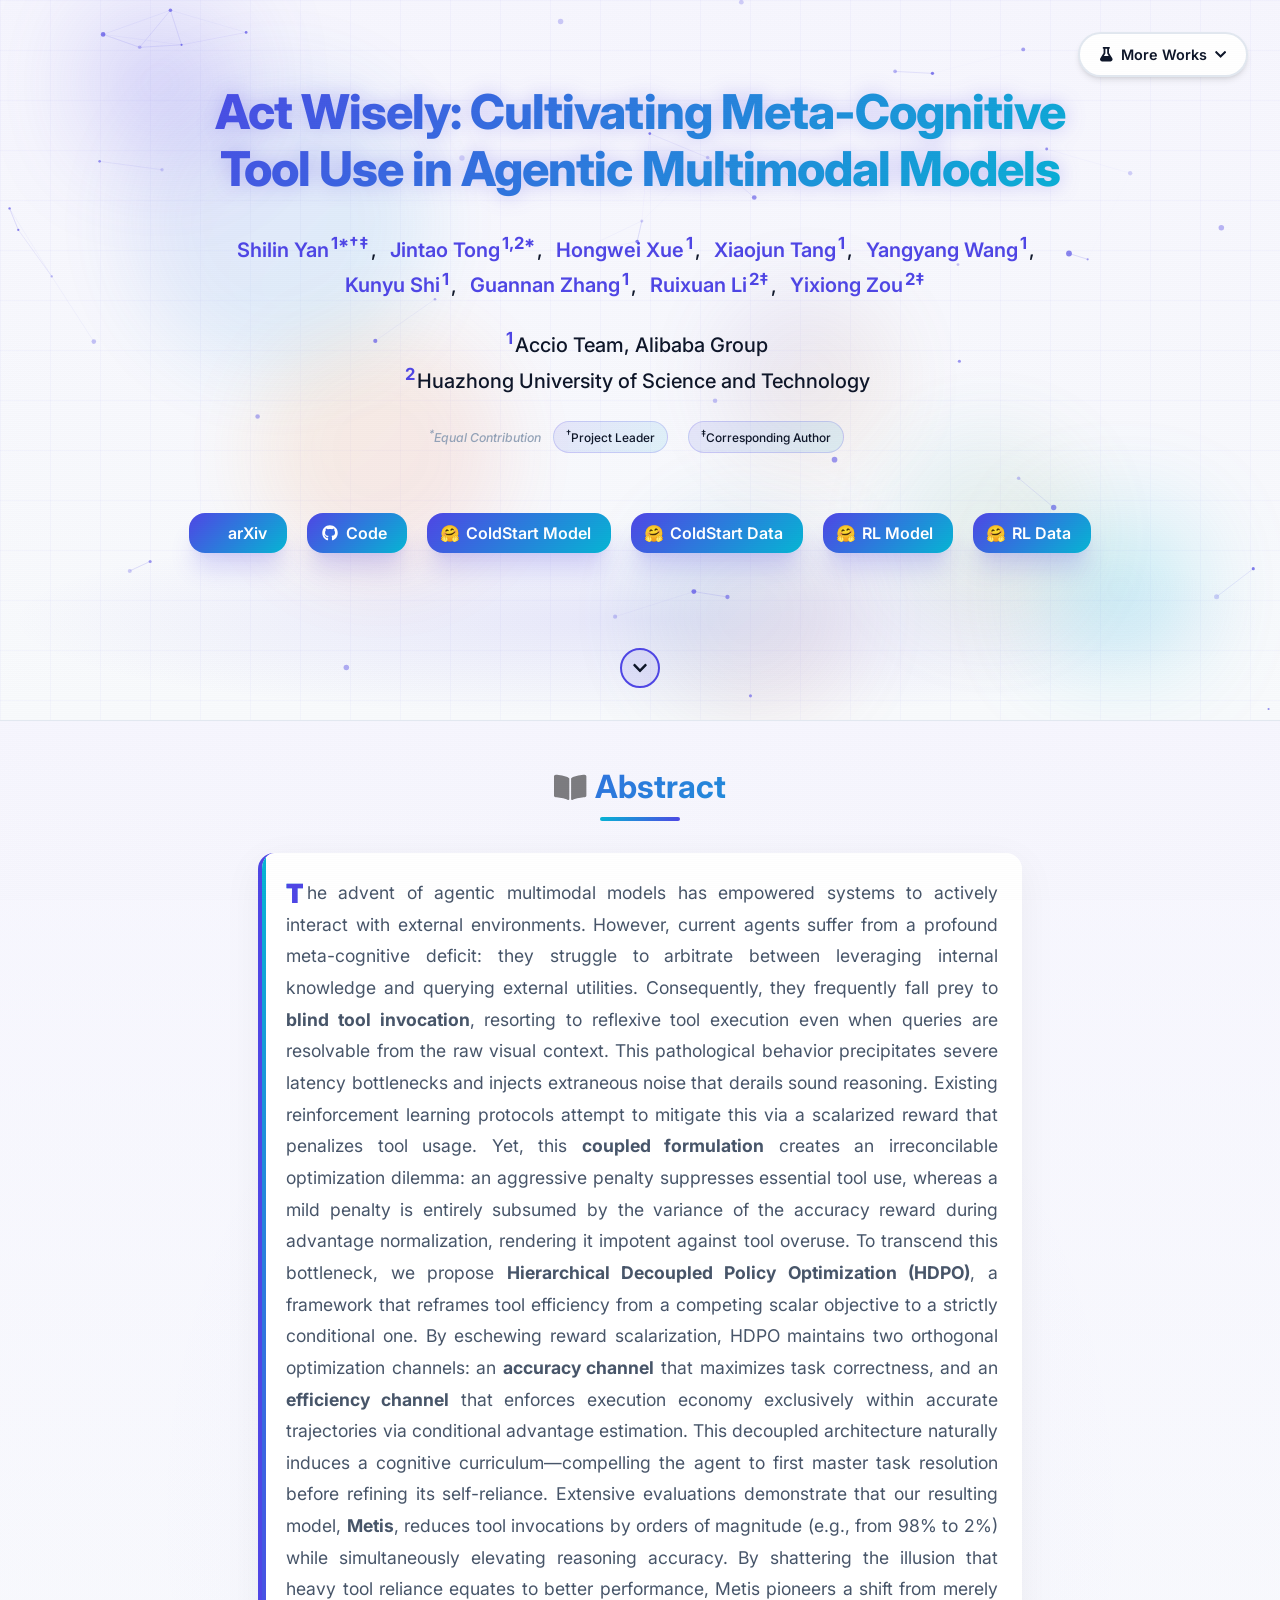
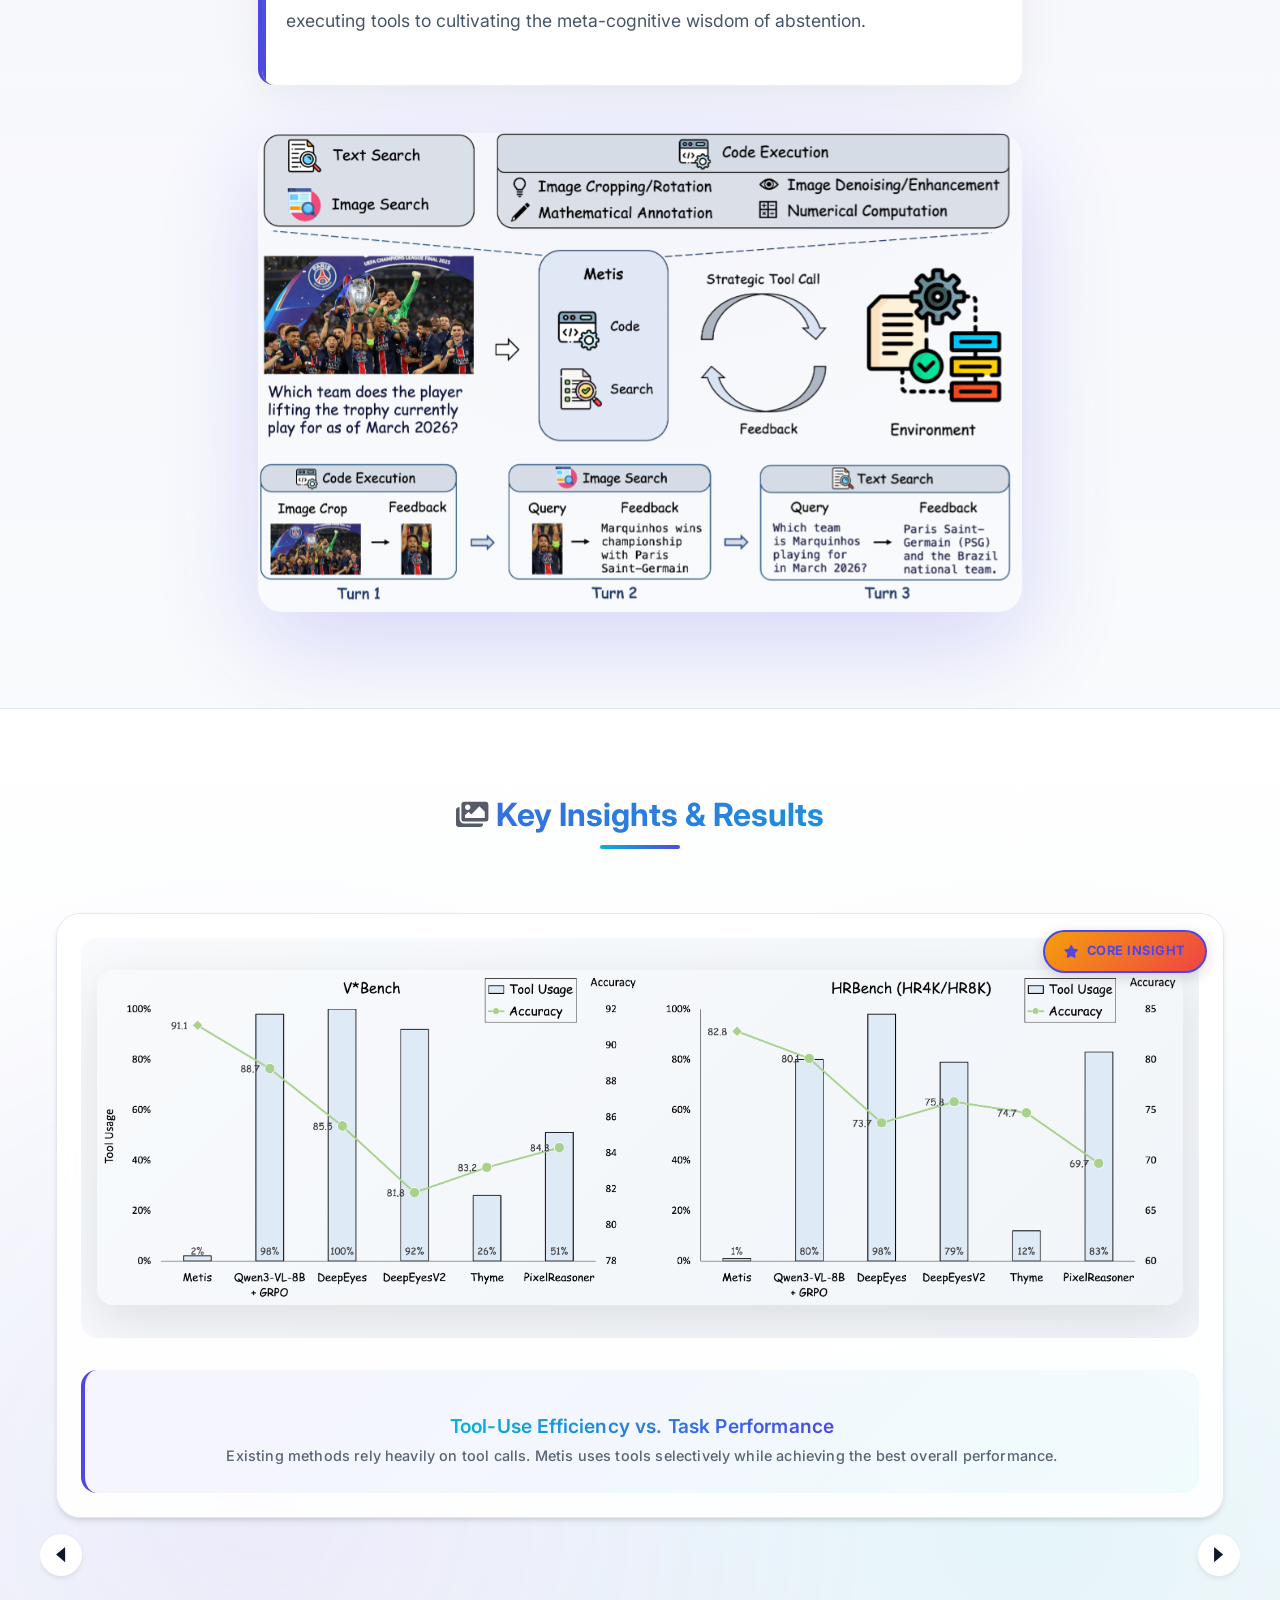
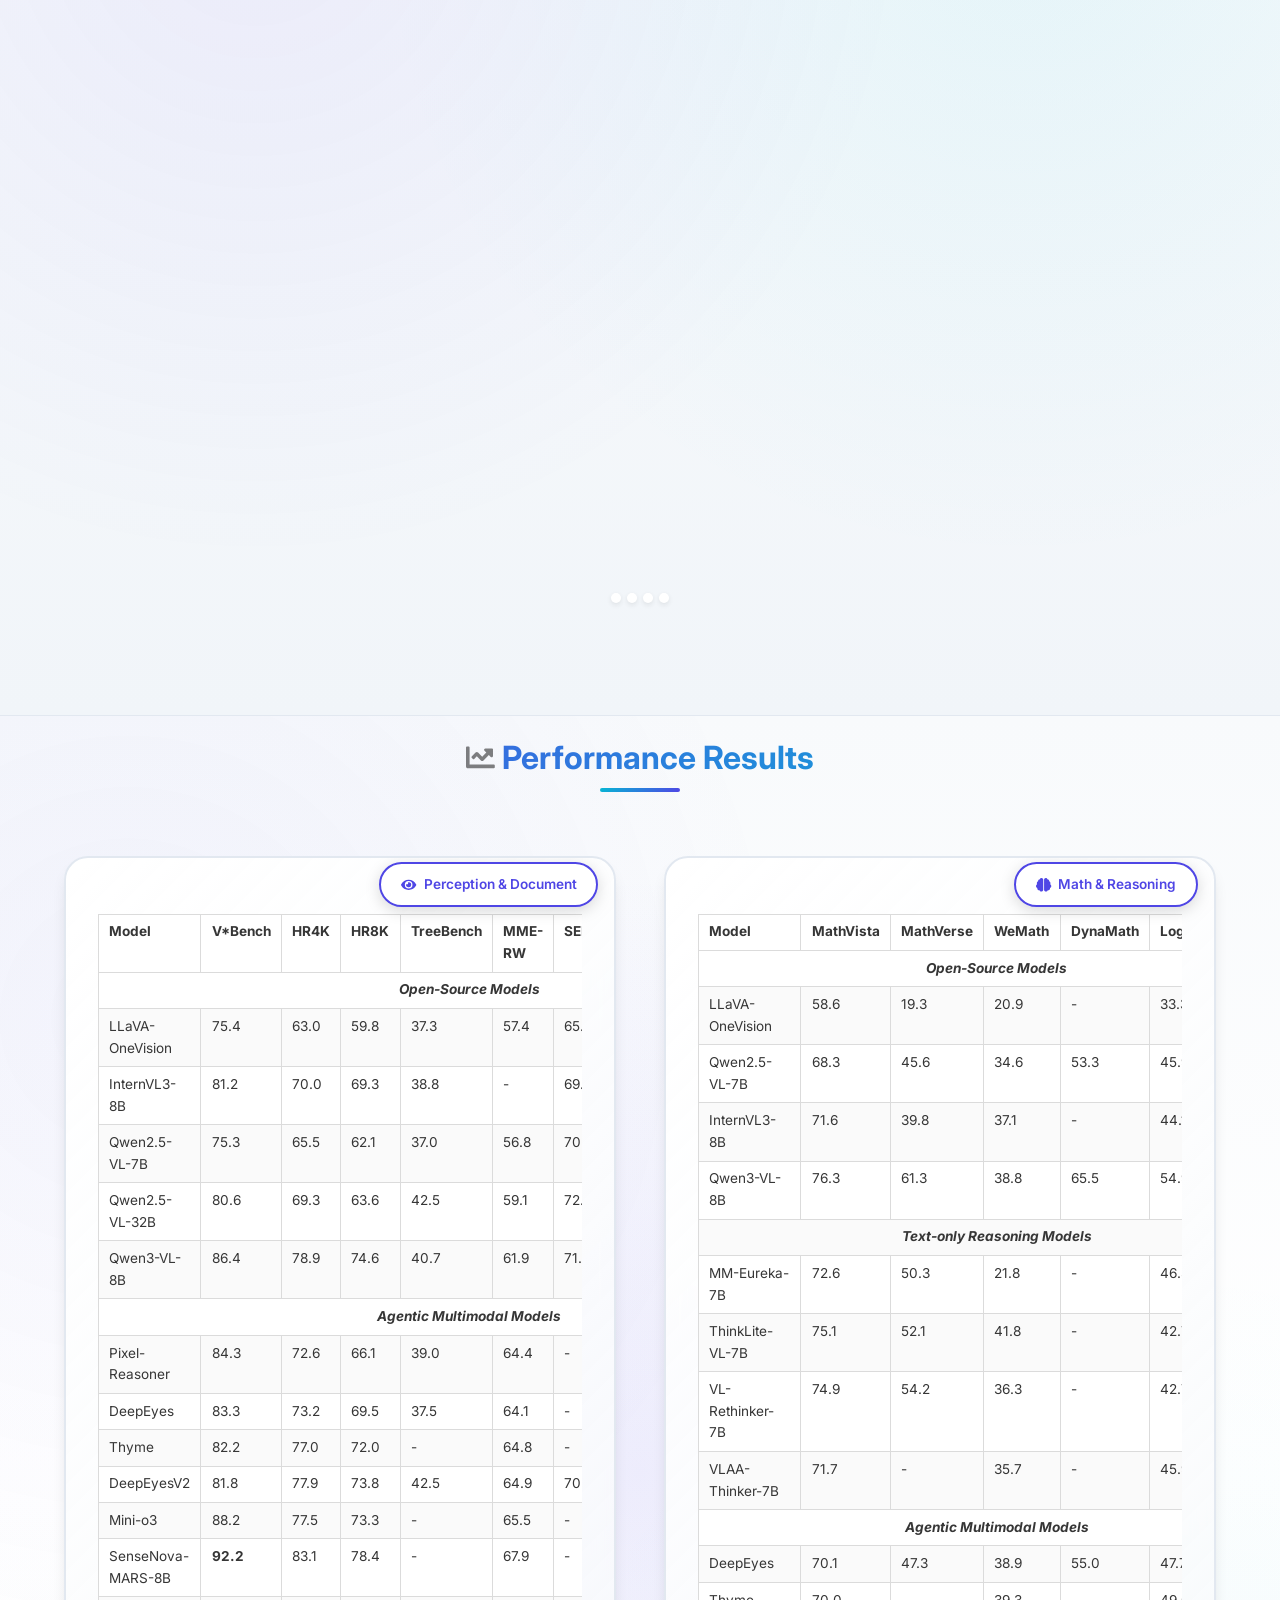
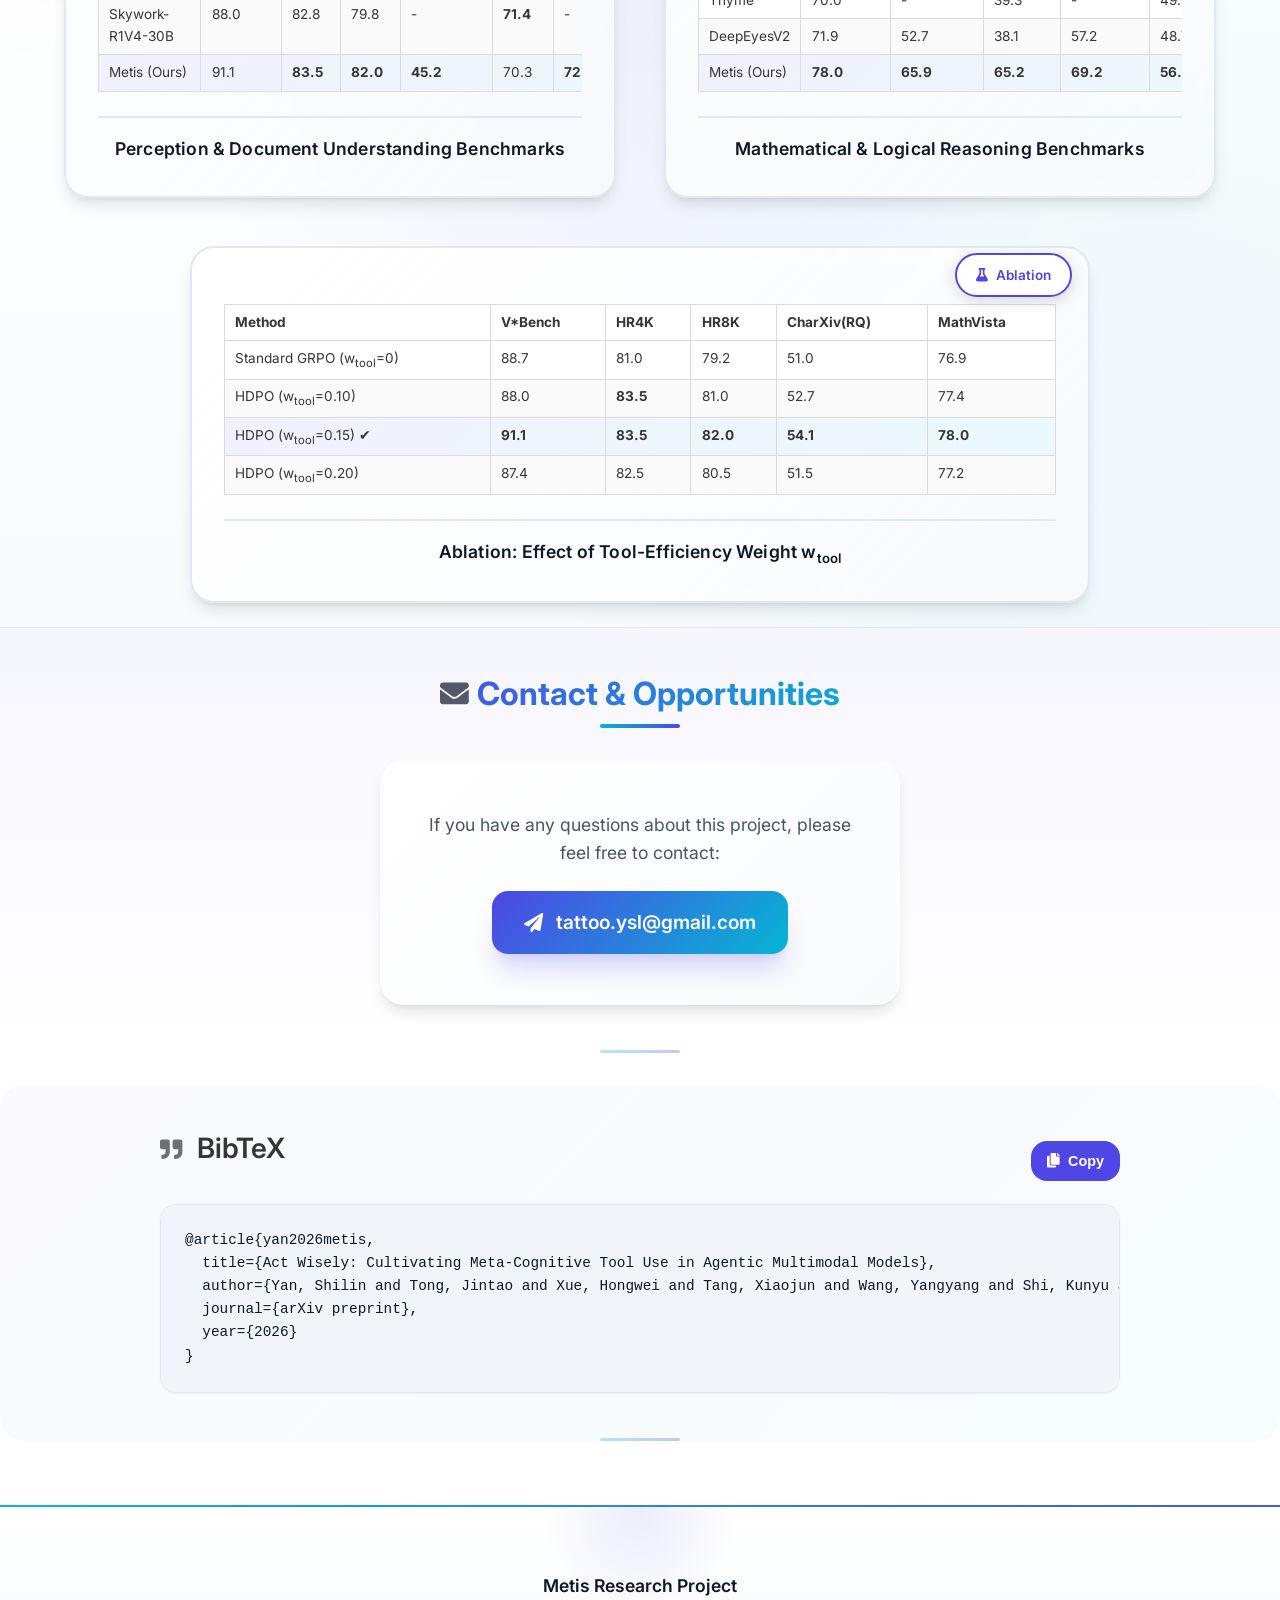
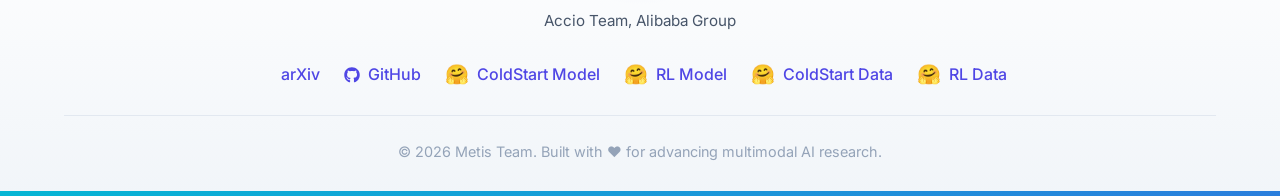
==== Metis/index.html @ 10af63ba "add Metis" ====
<!DOCTYPE html>
<html lang="en">
<head>
  <meta charset="utf-8">
  <meta name="viewport" content="width=device-width, initial-scale=1">
  
  <!-- Primary Meta Tags -->
  <meta name="title" content="Act Wisely: Cultivating Meta-Cognitive Tool Use in Agentic Multimodal Models">
  <meta name="description" content="We propose Hierarchical Decoupled Policy Optimization (HDPO), a framework that maintains two orthogonal optimization channels—an accuracy channel and an efficiency channel—to cultivate meta-cognitive tool use in agentic multimodal models. Our model, Metis, reduces tool invocations by orders of magnitude while simultaneously elevating reasoning accuracy.">
  <meta name="keywords" content="Metis, HDPO, Hierarchical Decoupled Policy Optimization, Multimodal Large Language Models, Agentic AI, Tool Use, Reinforcement Learning, Meta-Cognitive, Visual Reasoning, AI Research, Deep Learning, Computer Vision, Natural Language Processing">
  <meta name="author" content="Shilin Yan, Jintao Tong, Hongwei Xue, Xiaojun Tang, Yangyang Wang, Kunyu Shi, Guannan Zhang, Ruixuan Li, Yixiong Zou">
  <meta name="robots" content="index, follow">
  <meta name="language" content="English">
  
  <!-- Open Graph / Facebook -->
  <meta property="og:type" content="article">
  <meta property="og:site_name" content="Metis - Accio Lab Research">
  <meta property="og:title" content="Act Wisely: Cultivating Meta-Cognitive Tool Use in Agentic Multimodal Models">
  <meta property="og:description" content="Metis: A strategic multimodal reasoning agent trained with HDPO that reduces tool invocations by orders of magnitude while achieving state-of-the-art reasoning accuracy across diverse benchmarks.">
  <meta property="og:url" content="https://Accio-Lab.github.io/Metis">
  <meta property="og:image" content="https://Accio-Lab.github.io/Metis/static/images/method.png">
  <meta property="og:image:width" content="1200">
  <meta property="og:image:height" content="630">
  <meta property="og:image:alt" content="Act Wisely: Cultivating Meta-Cognitive Tool Use in Agentic Multimodal Models - Research Preview">
  <meta property="article:published_time" content="2026-04-10T00:00:00.000Z">
  <meta property="article:author" content="Shilin Yan, Jintao Tong, Hongwei Xue, Xiaojun Tang, Yangyang Wang, Kunyu Shi, Guannan Zhang, Ruixuan Li, Yixiong Zou">
  <meta property="article:section" content="AI Research">
  <meta property="article:tag" content="Multimodal Learning">
  <meta property="article:tag" content="Large Language Models">
  <meta property="article:tag" content="Tool Use">
  <meta property="article:tag" content="Reinforcement Learning">

  <!-- Twitter -->
  <meta name="twitter:card" content="summary_large_image">
  <meta name="twitter:site" content="@AccioLab">
  <meta name="twitter:creator" content="@AccioLab">
  <meta name="twitter:title" content="Act Wisely: Cultivating Meta-Cognitive Tool Use in Agentic Multimodal Models">
  <meta name="twitter:description" content="Metis: A strategic multimodal reasoning agent trained with HDPO that reduces tool invocations by orders of magnitude while achieving state-of-the-art reasoning accuracy across diverse benchmarks.">
  <meta name="twitter:image" content="https://Accio-Lab.github.io/Metis/static/images/method.png">
  <meta name="twitter:image:alt" content="Act Wisely: Cultivating Meta-Cognitive Tool Use in Agentic Multimodal Models - Research Preview">

  <!-- Academic/Research Specific -->
  <meta name="citation_title" content="Act Wisely: Cultivating Meta-Cognitive Tool Use in Agentic Multimodal Models">
  <meta name="citation_author" content="Shilin Yan">
  <meta name="citation_author" content="Jintao Tong">
  <meta name="citation_author" content="Hongwei Xue">
  <meta name="citation_author" content="Xiaojun Tang">
  <meta name="citation_author" content="Yangyang Wang">
  <meta name="citation_author" content="Kunyu Shi">
  <meta name="citation_author" content="Guannan Zhang">
  <meta name="citation_author" content="Ruixuan Li">
  <meta name="citation_author" content="Yixiong Zou">
  <meta name="citation_publication_date" content="2026">
  <meta name="citation_conference_title" content="arXiv preprint">
  
  <!-- Additional SEO -->
  <meta name="theme-color" content="#4f46e5">
  <meta name="msapplication-TileColor" content="#4f46e5">
  <meta name="apple-mobile-web-app-capable" content="yes">
  <meta name="apple-mobile-web-app-status-bar-style" content="default">
  
  <!-- Preconnect for performance -->
  <link rel="preconnect" href="https://fonts.googleapis.com">
  <link rel="preconnect" href="https://fonts.gstatic.com" crossorigin>
  <link rel="preconnect" href="https://ajax.googleapis.com">
  <link rel="preconnect" href="https://documentcloud.adobe.com">
  <link rel="preconnect" href="https://cdn.jsdelivr.net">

  <title>Metis - Cultivating Meta-Cognitive Tool Use in Agentic Multimodal Models</title>
  
  <!-- Critical CSS - Load synchronously -->
  <link rel="stylesheet" href="static/css/bulma.min.css">
  <link rel="stylesheet" href="static/css/index.css">
  
  <!-- Non-critical CSS - Load asynchronously -->
  <link rel="preload" href="static/css/bulma-carousel.min.css" as="style" onload="this.onload=null;this.rel='stylesheet'">
  <link rel="preload" href="static/css/bulma-slider.min.css" as="style" onload="this.onload=null;this.rel='stylesheet'">
  <link rel="preload" href="static/css/fontawesome.all.min.css" as="style" onload="this.onload=null;this.rel='stylesheet'">
  <link rel="preload" href="https://cdn.jsdelivr.net/gh/jpswalsh/academicons@1/css/academicons.min.css" as="style" onload="this.onload=null;this.rel='stylesheet'">
  
  <!-- Fallback for browsers that don't support preload -->
  <noscript>
    <link rel="stylesheet" href="static/css/bulma-carousel.min.css">
    <link rel="stylesheet" href="static/css/bulma-slider.min.css">
    <link rel="stylesheet" href="static/css/fontawesome.all.min.css">
    <link rel="stylesheet" href="https://cdn.jsdelivr.net/gh/jpswalsh/academicons@1/css/academicons.min.css">
  </noscript>
  
  <!-- Fonts - Optimized loading -->
  <link href="https://fonts.googleapis.com/css2?family=Inter:wght@400;500;600;700;800&display=swap" rel="stylesheet">
  
  <!-- Defer non-critical JavaScript -->
  <script defer src="https://ajax.googleapis.com/ajax/libs/jquery/3.5.1/jquery.min.js"></script>
  <script defer src="https://documentcloud.adobe.com/view-sdk/main.js"></script>
  <script defer src="static/js/fontawesome.all.min.js"></script>
  <script defer src="static/js/bulma-carousel.min.js"></script>
  <script defer src="static/js/bulma-slider.min.js"></script>
  <script defer src="static/js/index.js"></script>
  
  <!-- Structured Data for Academic Papers -->
  <script type="application/ld+json">
  {
    "@context": "https://schema.org",
    "@type": "ScholarlyArticle",
    "headline": "Act Wisely: Cultivating Meta-Cognitive Tool Use in Agentic Multimodal Models",
    "description": "We propose Hierarchical Decoupled Policy Optimization (HDPO), a framework that maintains two orthogonal optimization channels to cultivate meta-cognitive tool use in agentic multimodal models. Our model, Metis, reduces tool invocations by orders of magnitude while simultaneously elevating reasoning accuracy.",
    "author": [
      {
        "@type": "Person",
        "name": "Shilin Yan",
        "affiliation": {
          "@type": "Organization",
          "name": "Accio Team, Alibaba Group"
        }
      },
      {
        "@type": "Person",
        "name": "Jintao Tong",
        "affiliation": [
          {
            "@type": "Organization",
            "name": "Accio Team, Alibaba Group"
          },
          {
            "@type": "Organization",
            "name": "Huazhong University of Science and Technology"
          }
        ]
      },
      {
        "@type": "Person",
        "name": "Hongwei Xue",
        "affiliation": {
          "@type": "Organization",
          "name": "Accio Team, Alibaba Group"
        }
      },
      {
        "@type": "Person",
        "name": "Xiaojun Tang",
        "affiliation": {
          "@type": "Organization",
          "name": "Accio Team, Alibaba Group"
        }
      },
      {
        "@type": "Person",
        "name": "Yangyang Wang",
        "affiliation": {
          "@type": "Organization",
          "name": "Accio Team, Alibaba Group"
        }
      },
      {
        "@type": "Person",
        "name": "Kunyu Shi",
        "affiliation": {
          "@type": "Organization",
          "name": "Accio Team, Alibaba Group"
        }
      },
      {
        "@type": "Person",
        "name": "Guannan Zhang",
        "affiliation": {
          "@type": "Organization",
          "name": "Accio Team, Alibaba Group"
        }
      },
      {
        "@type": "Person",
        "name": "Ruixuan Li",
        "affiliation": {
          "@type": "Organization",
          "name": "Huazhong University of Science and Technology"
        }
      },
      {
        "@type": "Person",
        "name": "Yixiong Zou",
        "affiliation": {
          "@type": "Organization",
          "name": "Huazhong University of Science and Technology"
        }
      }
    ],
    "datePublished": "2026-04-10",
    "publisher": {
      "@type": "Organization",
      "name": "arXiv"
    },
    "url": "https://Accio-Lab.github.io/Metis",
    "image": "https://Accio-Lab.github.io/Metis/static/images/method.png",
    "keywords": ["Multimodal Large Language Models", "Tool Use", "Reinforcement Learning", "Meta-Cognitive", "Agentic AI", "HDPO", "Visual Reasoning", "Metis"],
    "abstract": "The advent of agentic multimodal models has empowered systems to actively interact with external environments. However, current agents suffer from a profound meta-cognitive deficit: they struggle to arbitrate between leveraging internal knowledge and querying external utilities. Consequently, they frequently fall prey to blind tool invocation, resorting to reflexive tool execution even when queries are resolvable from the raw visual context. This pathological behavior precipitates severe latency bottlenecks and injects extraneous noise that derails sound reasoning. To transcend this bottleneck, we propose Hierarchical Decoupled Policy Optimization (HDPO), a framework that reframes tool efficiency from a competing scalar objective to a strictly conditional one. By eschewing reward scalarization, HDPO maintains two orthogonal optimization channels: an accuracy channel that maximizes task correctness, and an efficiency channel that enforces execution economy exclusively within accurate trajectories via conditional advantage estimation. Extensive evaluations demonstrate that our resulting model, Metis, reduces tool invocations by orders of magnitude (e.g., from 98% to 2%) while simultaneously elevating reasoning accuracy.",
    "citation": "@article{yan2026metis, title={Act Wisely: Cultivating Meta-Cognitive Tool Use in Agentic Multimodal Models}, author={Yan, Shilin and Tong, Jintao and Xue, Hongwei and Tang, Xiaojun and Wang, Yangyang and Shi, Kunyu and Zhang, Guannan and Li, Ruixuan and Zou, Yixiong}, year={2026}, url={https://Accio-Lab.github.io/Metis}}",
    "isAccessibleForFree": true,
    "license": "https://www.apache.org/licenses/LICENSE-2.0",
    "mainEntity": {
      "@type": "WebPage",
      "@id": "https://Accio-Lab.github.io/Metis"
    },
    "about": [
      {
        "@type": "Thing",
        "name": "Multimodal Machine Learning"
      },
      {
        "@type": "Thing", 
        "name": "Tool-Augmented Reasoning"
      },
      {
        "@type": "Thing", 
        "name": "Large Language Models"
      },
      {
        "@type": "Thing", 
        "name": "Reinforcement Learning"
      }
    ]
  }
  </script>
  
  <!-- Website/Organization Structured Data -->
  <script type="application/ld+json">
  {
    "@context": "https://schema.org",
    "@type": "Organization",
    "name": "Accio Lab, Alibaba Group",
    "url": "https://Accio-Lab.github.io",
    "sameAs": [
      "https://twitter.com/AccioLab",
      "https://github.com/Accio-Lab"
    ],
    "description": "Accio Lab focuses on cutting-edge research in multimodal AI, large language models, and vision-language understanding."
  }
  </script>
</head>
<body>

  <!-- Progress Bar -->
  <div class="progress-bar" id="progressBar" style="width: 0%;"></div>

  <!-- Scroll to Top Button -->
  <button class="scroll-to-top" onclick="scrollToTop()" title="Scroll to top" aria-label="Scroll to top">
    <i class="fas fa-chevron-up"></i>
  </button>

  <!-- Image Lightbox Modal -->
  <div id="image-lightbox" class="lightbox-modal" onclick="closeLightbox()">
    <span class="lightbox-close">&times;</span>
    <img class="lightbox-content" id="lightbox-img">
    <div class="lightbox-caption" id="lightbox-caption"></div>
  </div>

  <!-- More Works Dropdown -->
  <div class="more-works-container">
    <button class="more-works-btn" onclick="toggleMoreWorks()" title="View More Works from Our Lab">
      <i class="fas fa-flask"></i>
      More Works
      <i class="fas fa-chevron-down dropdown-arrow"></i>
    </button>
    <div class="more-works-dropdown" id="moreWorksDropdown">
      <div class="dropdown-header">
        <h4>More Works from Our Lab</h4>
        <button class="close-btn" onclick="toggleMoreWorks()">
          <i class="fas fa-times"></i>
        </button>
      </div>
      <div class="works-list">
        <a href="https://accio-lab.github.io/MM-CondChain" target="_blank" class="work-item">
          <div class="work-info">
            <h5>MM-CondChain: A Programmatically Verified Benchmark for Visually Grounded Deep Compositional Reasoning</h5>
          </div>
          <i class="fas fa-external-link-alt"></i>
        </a>
        <a href="https://accio-lab.github.io/SwimBird" target="_blank" class="work-item">
          <div class="work-info">
            <h5>SwimBird: Eliciting Switchable Reasoning Mode in Hybrid Autoregressive MLLMs</h5>
          </div>
          <i class="fas fa-external-link-alt"></i>
        </a>
        <a href="https://accio-lab.github.io/YOFO" target="_blank" class="work-item">
          <div class="work-info">
            <h5>You Only Forward Once: An Efficient Compositional Judging Paradigm</h5>
          </div>
          <i class="fas fa-external-link-alt"></i>
        </a>
      </div>
    </div>
  </div>

  <main id="main-content">
  <section class="hero">
    <!-- Animated Background with Particles -->
    <div class="hero-background">
      <canvas id="particle-canvas" class="particle-canvas"></canvas>
      <div class="grid-background"></div>
      <div class="floating-shapes">
        <div class="shape shape-1"></div>
        <div class="shape shape-2"></div>
        <div class="shape shape-3"></div>
        <div class="shape shape-4"></div>
        <div class="shape shape-5"></div>
      </div>
      <div class="spotlight" id="spotlight"></div>
    </div>
    <div class="hero-body">
      <div class="container is-max-desktop">
        <div class="columns is-centered">
          <div class="column has-text-centered">
            <h1 class="title is-1 publication-title">Act Wisely: Cultivating Meta-Cognitive Tool Use in Agentic Multimodal Models</h1>
            <div class="is-size-5 publication-authors">
              <span class="author-block">
                <a href="https://scholar.google.com/citations?user=2VhjOykAAAAJ&hl=en" target="_blank">Shilin Yan</a><sup>1*†‡</sup>,</span>
              <span class="author-block">
                <a href="https://scholar.google.com/citations?user=T-0oVM4AAAAJ&hl=en" target="_blank">Jintao Tong</a><sup>1,2*</sup>,</span>
              <span class="author-block">
                <a href="https://scholar.google.com/citations?user=k5CJa5YAAAAJ&hl=zh-CN" target="_blank">Hongwei Xue</a><sup>1</sup>,</span>
              <span class="author-block">
                <a href="#" target="_blank">Xiaojun Tang</a><sup>1</sup>,</span>
              <span class="author-block">
                <a href="#" target="_blank">Yangyang Wang</a><sup>1</sup>,</span><br>
              <span class="author-block">
                <a href="#" target="_blank">Kunyu Shi</a><sup>1</sup>,</span>
              <span class="author-block">
                <a href="#" target="_blank">Guannan Zhang</a><sup>1</sup>,</span>
              <span class="author-block">
                <a href="https://scholar.google.com/citations?user=scAIu2MAAAAJ&hl=en&oi=ao" target="_blank">Ruixuan Li</a><sup>2‡</sup>,</span>
              <span class="author-block">
                <a href="https://scholar.google.com/citations?user=VXxF0mcAAAAJ&hl=en&oi=ao" target="_blank">Yixiong Zou</a><sup>2‡</sup>
              </span>
            </div>

            <div class="is-size-5 publication-authors">
              <span class="author-block"><sup>1</sup>Accio Team, Alibaba Group<br><sup>2</sup>Huazhong University of Science and Technology</span>
            </div>
            
            <div class="is-size-6 publication-authors" style="margin-top: 0.5rem;">
              <span class="eql-cntrb"><small><sup>*</sup>Equal Contribution</small></span>
              <span class="proj-lead"><small><sup>†</sup>Project Leader</small></span>
              <span class="cor_author"><small><sup>‡</sup>Corresponding Author</small></span>
            </div>

            <div class="column has-text-centered">
              <div class="publication-links">

                <!-- arXiv Link -->
                <span class="link-block">
                  <a href="https://Accio-Lab.github.io/Metis" target="_blank"
                    class="external-link button is-normal is-rounded is-dark">
                    <span class="icon">
                      <i class="ai ai-arxiv"></i>
                    </span>
                    <span>arXiv</span>
                  </a>
                </span>

                <!-- GitHub Link -->
                <span class="link-block">
                  <a href="https://github.com/Accio-Lab/Metis" target="_blank"
                  class="external-link button is-normal is-rounded is-dark">
                  <span class="icon">
                    <i class="fab fa-github"></i>
                  </span>
                  <span>Code</span>
                </a>
              </span>

              <!-- ColdStart Model -->
              <span class="link-block">
                <a href="https://huggingface.co/Accio-Lab/Metis-8B-ColdStart" target="_blank"
                class="external-link button is-normal is-rounded is-dark">
                <span class="icon">
                  <span>🤗</span>
                </span>
                <span>ColdStart Model</span>
              </a>
            </span>

            <!-- ColdStart Data -->
            <span class="link-block">
              <a href="https://huggingface.co/datasets/Accio-Lab/Metis-ColdStart" target="_blank"
              class="external-link button is-normal is-rounded is-dark">
              <span class="icon">
                <span>🤗</span>
              </span>
              <span>ColdStart Data</span>
            </a>
          </span>

          <!-- RL Model -->
          <span class="link-block">
            <a href="https://huggingface.co/Accio-Lab/Metis-8B-RL" target="_blank"
            class="external-link button is-normal is-rounded is-dark">
            <span class="icon">
              <span>🤗</span>
            </span>
            <span>RL Model</span>
          </a>
        </span>

        <!-- RL Data -->
        <span class="link-block">
          <a href="https://huggingface.co/datasets/Accio-Lab/Metis-RL" target="_blank"
          class="external-link button is-normal is-rounded is-dark">
          <span class="icon">
            <span>🤗</span>
          </span>
          <span>RL Data</span>
        </a>
      </span>

            </div>
          </div>
        </div>
      </div>
    </div>
  </div>
  
  <!-- Scroll Indicator -->
  <div class="scroll-indicator">
    <div class="scroll-indicator-arrow">
      <i class="fas fa-chevron-down"></i>
    </div>
  </div>
</section>


<!-- Paper abstract -->
<section class="section hero is-light">
  <div class="container is-max-desktop">
    <div class="columns is-centered has-text-centered">
      <div class="column is-four-fifths">
        <h2 class="title is-3">
          <i class="fas fa-book-open" style="margin-right: 0.5rem; font-size: 0.9em; opacity: 0.7;"></i>
          Abstract
        </h2>
        <div class="content has-text-justified">
          <p>
            The advent of agentic multimodal models has empowered systems to actively interact with external environments. However, current agents suffer from a profound meta-cognitive deficit: they struggle to arbitrate between leveraging internal knowledge and querying external utilities. Consequently, they frequently fall prey to <strong>blind tool invocation</strong>, resorting to reflexive tool execution even when queries are resolvable from the raw visual context. This pathological behavior precipitates severe latency bottlenecks and injects extraneous noise that derails sound reasoning. Existing reinforcement learning protocols attempt to mitigate this via a scalarized reward that penalizes tool usage. Yet, this <strong>coupled formulation</strong> creates an irreconcilable optimization dilemma: an aggressive penalty suppresses essential tool use, whereas a mild penalty is entirely subsumed by the variance of the accuracy reward during advantage normalization, rendering it impotent against tool overuse. To transcend this bottleneck, we propose <strong>Hierarchical Decoupled Policy Optimization (HDPO)</strong>, a framework that reframes tool efficiency from a competing scalar objective to a strictly conditional one. By eschewing reward scalarization, HDPO maintains two orthogonal optimization channels: an <strong>accuracy channel</strong> that maximizes task correctness, and an <strong>efficiency channel</strong> that enforces execution economy exclusively within accurate trajectories via conditional advantage estimation. This decoupled architecture naturally induces a cognitive curriculum&mdash;compelling the agent to first master task resolution before refining its self-reliance. Extensive evaluations demonstrate that our resulting model, <strong>Metis</strong>, reduces tool invocations by orders of magnitude (e.g., from 98% to 2%) while simultaneously elevating reasoning accuracy. By shattering the illusion that heavy tool reliance equates to better performance, Metis pioneers a shift from merely executing tools to cultivating the meta-cognitive wisdom of abstention.
          </p>
        </div>
        <div class="item method-diagram">
          <div class="image-wrapper" onclick="openLightbox(this.querySelector('img'))">
            <img src="static/images/method.png" 
                alt="Metis Framework Overview: A strategic multimodal reasoning agent that selectively invokes code execution, text search, and image search tools during multi-turn reasoning" 
                style="width: 100%; margin: 0 auto; display: block;" 
                class="clickable-image"/>
            <div class="image-overlay">
              <div class="overlay-text">
                <i class="fas fa-search-plus"></i>
              </div>
            </div>
          </div>
        </div>
      </div>
    </div>
  </div>
</section>
<!-- End paper abstract -->


<!-- Image carousel -->
<section class="hero is-small showcase-section">
  <div class="hero-body">
    <div class="container" style="max-width: 1200px; margin: 0 auto;">
      <h2 class="title is-3 has-text-centered" style="margin-bottom: 3rem;">
        <i class="fas fa-images" style="margin-right: 0.5rem; font-size: 0.9em; opacity: 0.7;"></i>
        Key Insights & Results
      </h2>
      <div id="results-carousel" class="carousel results-carousel">
       <div class="item carousel-item-enhanced">
        <div class="carousel-badge">
          <i class="fas fa-star"></i>
          <span>Core Insight</span>
        </div>
        <div class="carousel-image-container">
          <img src="static/images/analysis.png" alt="Comparison of tool-use efficiency and task performance across models" onload="this.style.opacity=1" onclick="openLightbox(this)" class="clickable-image"/>
        </div>
        <div class="carousel-caption">
          <h2 class="subtitle has-text-centered">
            <strong>Tool-Use Efficiency vs. Task Performance</strong><br>
            <span style="font-size: 0.9em; opacity: 0.9;">Existing methods rely heavily on tool calls. Metis uses tools selectively while achieving the best overall performance.</span>
          </h2>
        </div>
      </div>
      <div class="item carousel-item-enhanced">
        <div class="carousel-badge">
          <i class="fas fa-lightbulb"></i>
          <span>Method</span>
        </div>
        <div class="carousel-image-container">
          <img src="static/images/intro.png" alt="Comparison between coupled-reward optimization and HDPO" onload="this.style.opacity=1" onclick="openLightbox(this)" class="clickable-image"/>
        </div>
        <div class="carousel-caption">
          <h2 class="subtitle has-text-centered">
            <strong>Coupled Reward vs. HDPO</strong><br>
            <span style="font-size: 0.9em; opacity: 0.9;">Existing methods entangle accuracy and efficiency into a single reward signal, while HDPO decouples them into separate branches.</span>
          </h2>
        </div>
      </div>
      <div class="item carousel-item-enhanced">
        <div class="carousel-badge">
          <i class="fas fa-brain"></i>
          <span>Case Study 1</span>
        </div>
        <div class="carousel-image-container">
          <img src="static/images/main_case1.png" alt="Direct reasoning without tool invocation example" onload="this.style.opacity=1" onclick="openLightbox(this)" class="clickable-image"/>
        </div>
        <div class="carousel-caption">
          <h2 class="subtitle has-text-centered">
            <strong>Direct Reasoning without Tool Invocation</strong><br>
            <span style="font-size: 0.9em; opacity: 0.9;">Metis abstains from tool invocation and answers directly when the query is resolvable from visual context and parametric knowledge alone.</span>
          </h2>
        </div>
      </div>
      <div class="item carousel-item-enhanced">
        <div class="carousel-badge">
          <i class="fas fa-code"></i>
          <span>Case Study 2</span>
        </div>
        <div class="carousel-image-container">
          <img src="static/images/main_case2.png" alt="Targeted code execution for fine-grained visual analysis" onload="this.style.opacity=1" onclick="openLightbox(this)" class="clickable-image"/>
        </div>
        <div class="carousel-caption">
          <h2 class="subtitle has-text-centered">
            <strong>Targeted Code Execution for Fine-Grained Analysis</strong><br>
            <span style="font-size: 0.9em; opacity: 0.9;">Metis strategically invokes code execution to crop and enlarge relevant regions when fine-grained visual analysis is needed.</span>
          </h2>
        </div>
     </div>
    </div>
  </div>
</div>
</section>
<!-- End image carousel -->


<!-- Performance Results -->
<section class="hero is-small is-light">
  <div class="hero-body">
    <div class="container">
      <h2 class="title is-3 has-text-centered" style="margin-bottom: 3rem;">
        <i class="fas fa-chart-line" style="margin-right: 0.5rem; font-size: 0.9em; opacity: 0.7;"></i>
        Performance Results
      </h2>
      
      <div class="performance-grid">
        <div class="performance-card">
          <div class="performance-badge">
            <i class="fas fa-eye"></i>
            <span>Perception & Document</span>
          </div>
          <div style="overflow-x: auto; margin: 1.5rem 0;">
            <table class="table is-bordered is-striped is-hoverable is-fullwidth" style="font-size: 0.85rem;">
              <thead>
                <tr>
                  <th>Model</th><th>V*Bench</th><th>HR4K</th><th>HR8K</th><th>TreeBench</th><th>MME-RW</th><th>SEED2+</th><th>CharXiv(DQ)</th><th>CharXiv(RQ)</th>
                </tr>
              </thead>
              <tbody>
                <tr><td colspan="9" style="text-align:center; font-style:italic; font-weight:bold;">Open-Source Models</td></tr>
                <tr><td>LLaVA-OneVision</td><td>75.4</td><td>63.0</td><td>59.8</td><td>37.3</td><td>57.4</td><td>65.4</td><td>-</td><td>-</td></tr>
                <tr><td>InternVL3-8B</td><td>81.2</td><td>70.0</td><td>69.3</td><td>38.8</td><td>-</td><td>69.7</td><td>73.6</td><td>37.6</td></tr>
                <tr><td>Qwen2.5-VL-7B</td><td>75.3</td><td>65.5</td><td>62.1</td><td>37.0</td><td>56.8</td><td>70.4</td><td>72.7</td><td>40.2</td></tr>
                <tr><td>Qwen2.5-VL-32B</td><td>80.6</td><td>69.3</td><td>63.6</td><td>42.5</td><td>59.1</td><td>72.4</td><td>83.2</td><td>48.0</td></tr>
                <tr><td>Qwen3-VL-8B</td><td>86.4</td><td>78.9</td><td>74.6</td><td>40.7</td><td>61.9</td><td>71.0</td><td>83.0</td><td>46.3</td></tr>
                <tr><td colspan="9" style="text-align:center; font-style:italic; font-weight:bold;">Agentic Multimodal Models</td></tr>
                <tr><td>Pixel-Reasoner</td><td>84.3</td><td>72.6</td><td>66.1</td><td>39.0</td><td>64.4</td><td>-</td><td>-</td><td>-</td></tr>
                <tr><td>DeepEyes</td><td>83.3</td><td>73.2</td><td>69.5</td><td>37.5</td><td>64.1</td><td>-</td><td>-</td><td>-</td></tr>
                <tr><td>Thyme</td><td>82.2</td><td>77.0</td><td>72.0</td><td>-</td><td>64.8</td><td>-</td><td>-</td><td>-</td></tr>
                <tr><td>DeepEyesV2</td><td>81.8</td><td>77.9</td><td>73.8</td><td>42.5</td><td>64.9</td><td>70.5</td><td>78.6</td><td>48.9</td></tr>
                <tr><td>Mini-o3</td><td>88.2</td><td>77.5</td><td>73.3</td><td>-</td><td>65.5</td><td>-</td><td>-</td><td>-</td></tr>
                <tr><td>SenseNova-MARS-8B</td><td><strong>92.2</strong></td><td>83.1</td><td>78.4</td><td>-</td><td>67.9</td><td>-</td><td>-</td><td>-</td></tr>
                <tr><td>Skywork-R1V4-30B</td><td>88.0</td><td>82.8</td><td>79.8</td><td>-</td><td><strong>71.4</strong></td><td>-</td><td>-</td><td>-</td></tr>
                <tr style="background: linear-gradient(135deg, rgba(79, 70, 229, 0.08), rgba(6, 182, 212, 0.08));">
                  <td>Metis (Ours)</td><td>91.1</td><td><strong>83.5</strong></td><td><strong>82.0</strong></td><td><strong>45.2</strong></td><td>70.3</td><td><strong>72.5</strong></td><td><strong>83.4</strong></td><td><strong>54.1</strong></td>
                </tr>
              </tbody>
            </table>
          </div>
          <h3 class="subtitle has-text-centered performance-subtitle">
            Perception & Document Understanding Benchmarks
          </h3>
        </div>

        <div class="performance-card">
          <div class="performance-badge">
            <i class="fas fa-brain"></i>
            <span>Math & Reasoning</span>
          </div>
          <div style="overflow-x: auto; margin: 1.5rem 0;">
            <table class="table is-bordered is-striped is-hoverable is-fullwidth" style="font-size: 0.85rem;">
              <thead>
                <tr>
                  <th>Model</th><th>MathVista</th><th>MathVerse</th><th>WeMath</th><th>DynaMath</th><th>LogicVista</th><th>Avg.</th>
                </tr>
              </thead>
              <tbody>
                <tr><td colspan="7" style="text-align:center; font-style:italic; font-weight:bold;">Open-Source Models</td></tr>
                <tr><td>LLaVA-OneVision</td><td>58.6</td><td>19.3</td><td>20.9</td><td>-</td><td>33.3</td><td>-</td></tr>
                <tr><td>Qwen2.5-VL-7B</td><td>68.3</td><td>45.6</td><td>34.6</td><td>53.3</td><td>45.9</td><td>49.5</td></tr>
                <tr><td>InternVL3-8B</td><td>71.6</td><td>39.8</td><td>37.1</td><td>-</td><td>44.1</td><td>-</td></tr>
                <tr><td>Qwen3-VL-8B</td><td>76.3</td><td>61.3</td><td>38.8</td><td>65.5</td><td>54.9</td><td>59.4</td></tr>
                <tr><td colspan="7" style="text-align:center; font-style:italic; font-weight:bold;">Text-only Reasoning Models</td></tr>
                <tr><td>MM-Eureka-7B</td><td>72.6</td><td>50.3</td><td>21.8</td><td>-</td><td>46.3</td><td>-</td></tr>
                <tr><td>ThinkLite-VL-7B</td><td>75.1</td><td>52.1</td><td>41.8</td><td>-</td><td>42.7</td><td>-</td></tr>
                <tr><td>VL-Rethinker-7B</td><td>74.9</td><td>54.2</td><td>36.3</td><td>-</td><td>42.7</td><td>-</td></tr>
                <tr><td>VLAA-Thinker-7B</td><td>71.7</td><td>-</td><td>35.7</td><td>-</td><td>45.9</td><td>-</td></tr>
                <tr><td colspan="7" style="text-align:center; font-style:italic; font-weight:bold;">Agentic Multimodal Models</td></tr>
                <tr><td>DeepEyes</td><td>70.1</td><td>47.3</td><td>38.9</td><td>55.0</td><td>47.7</td><td>51.8</td></tr>
                <tr><td>Thyme</td><td>70.0</td><td>-</td><td>39.3</td><td>-</td><td>49.0</td><td>-</td></tr>
                <tr><td>DeepEyesV2</td><td>71.9</td><td>52.7</td><td>38.1</td><td>57.2</td><td>48.7</td><td>53.7</td></tr>
                <tr style="background: linear-gradient(135deg, rgba(79, 70, 229, 0.08), rgba(6, 182, 212, 0.08));">
                  <td>Metis (Ours)</td><td><strong>78.0</strong></td><td><strong>65.9</strong></td><td><strong>65.2</strong></td><td><strong>69.2</strong></td><td><strong>56.2</strong></td><td><strong>66.9</strong></td>
                </tr>
              </tbody>
            </table>
          </div>
          <h3 class="subtitle has-text-centered performance-subtitle">
            Mathematical & Logical Reasoning Benchmarks
          </h3>
        </div>
      </div>

      <!-- Ablation Study -->
      <div style="margin-top: 3rem;">
        <div class="performance-card" style="max-width: 900px; margin: 0 auto;">
          <div class="performance-badge">
            <i class="fas fa-flask"></i>
            <span>Ablation</span>
          </div>
          <div style="overflow-x: auto; margin: 1.5rem 0;">
            <table class="table is-bordered is-striped is-hoverable is-fullwidth" style="font-size: 0.85rem;">
              <thead>
                <tr>
                  <th>Method</th><th>V*Bench</th><th>HR4K</th><th>HR8K</th><th>CharXiv(RQ)</th><th>MathVista</th>
                </tr>
              </thead>
              <tbody>
                <tr><td>Standard GRPO (w<sub>tool</sub>=0)</td><td>88.7</td><td>81.0</td><td>79.2</td><td>51.0</td><td>76.9</td></tr>
                <tr><td>HDPO (w<sub>tool</sub>=0.10)</td><td>88.0</td><td><strong>83.5</strong></td><td>81.0</td><td>52.7</td><td>77.4</td></tr>
                <tr style="background: linear-gradient(135deg, rgba(79, 70, 229, 0.08), rgba(6, 182, 212, 0.08));">
                  <td>HDPO (w<sub>tool</sub>=0.15) &#10004;</td><td><strong>91.1</strong></td><td><strong>83.5</strong></td><td><strong>82.0</strong></td><td><strong>54.1</strong></td><td><strong>78.0</strong></td>
                </tr>
                <tr><td>HDPO (w<sub>tool</sub>=0.20)</td><td>87.4</td><td>82.5</td><td>80.5</td><td>51.5</td><td>77.2</td></tr>
              </tbody>
            </table>
          </div>
          <h3 class="subtitle has-text-centered performance-subtitle">
            Ablation: Effect of Tool-Efficiency Weight w<sub>tool</sub>
          </h3>
        </div>
      </div>

    </div>
  </div>
</section>
<!--End Performance Results -->


<!-- Contact & Opportunities Section -->
<section class="section hero is-small">
  <div class="container is-max-desktop">
    <div class="columns is-centered">
      <div class="column is-four-fifths">
        <h2 class="title is-3 has-text-centered">
          <i class="fas fa-envelope" style="margin-right: 0.5rem; font-size: 0.9em; opacity: 0.7;"></i>
          Contact & Opportunities
        </h2>
        
        <!-- Main Contact Box -->
        <div class="contact-box">
          <div class="contact-content">
            <p style="font-size: 1.1rem; color: var(--text-secondary); text-align: center; margin-bottom: 1.5rem;">
              If you have any questions about this project, please feel free to contact:
            </p>
            <div class="email-container">
              <a href="mailto:tattoo.ysl@gmail.com" class="email-link">
                <i class="fas fa-paper-plane"></i>
                <span>tattoo.ysl@gmail.com</span>
              </a>
            </div>
          </div>
        </div>
        
        <!-- Recruitment Box -->
        <!-- <div class="recruitment-box" style="margin-top: 2rem;">
          <div class="recruitment-header">
            <i class="fas fa-users"></i>
            <h3>We're Hiring!</h3>
          </div>
          <div class="recruitment-content">
            <p style="font-size: 1.05rem; color: var(--text-secondary); line-height: 1.8; margin-bottom: 1.5rem;">
              <strong style="color: var(--text-primary);">Accio Lab</strong> is actively seeking <strong style="background: linear-gradient(135deg, #4f46e5, #06b6d4); -webkit-background-clip: text; -webkit-text-fill-color: transparent;">self-motivated researchers</strong> and <strong style="background: linear-gradient(135deg, #4f46e5, #06b6d4); -webkit-background-clip: text; -webkit-text-fill-color: transparent;">research interns</strong> to join our team!
            </p>
            
            <div class="opportunities-grid">
              <div class="opportunity-item">
                <div class="opportunity-icon">
                  <i class="fas fa-rocket"></i>
                </div>
                <div class="opportunity-text">
                  <h4>Research Areas</h4>
                  <p>Multimodal Large Language Models, Large Language Models, Agentic AI, Agent</p>
                </div>
              </div>
              
              <div class="opportunity-item">
                <div class="opportunity-icon">
                  <i class="fas fa-star"></i>
                </div>
                <div class="opportunity-text">
                  <h4>What We Look For</h4>
                  <p>Passion for AI research, strong coding skills, and independent thinking</p>
                </div>
              </div>
              
              <div class="opportunity-item">
                <div class="opportunity-icon">
                  <i class="fas fa-lightbulb"></i>
                </div>
                <div class="opportunity-text">
                  <h4>What We Offer</h4>
                  <p>Cutting-edge research, mentorship, and collaboration opportunities</p>
                </div>
              </div>
              
              <div class="opportunity-item">
                <div class="opportunity-icon">
                  <i class="fas fa-gift"></i>
                </div>
                <div class="opportunity-text">
                  <h4>What You'll Get</h4>
                  <p>Cutting-edge technology, mature Agent products, and flexible work environment</p>
                </div>
              </div>
            </div>
            
            <div style="text-align: center; margin-top: 2rem;">
              <p style="font-size: 1rem; color: var(--text-secondary); margin-bottom: 1rem;">
                Interested? Send your CV and research interests to:
              </p>
              <a href="mailto:tattoo.ysl@gmail.com?subject=Research%20Position%20Application%20-%20Metis" class="apply-button">
                <i class="fas fa-paper-plane"></i>
                <span>Apply Now</span>
              </a>
            </div>
          </div>
        </div> -->
        
      </div>
    </div>
  </div>
</section>
<!--End Contact & Opportunities Section -->


<!--BibTex citation -->
  <section class="section" id="BibTeX">
    <div class="container is-max-desktop content">
      <div class="bibtex-header">
        <h2 class="title">
          <i class="fas fa-quote-right" style="margin-right: 0.5rem; font-size: 0.8em; opacity: 0.7;"></i>
          BibTeX
        </h2>
        <button class="copy-bibtex-btn" onclick="copyBibTeX()" title="Copy BibTeX to clipboard">
          <i class="fas fa-copy"></i>
          <span class="copy-text">Copy</span>
        </button>
      </div>
      <pre id="bibtex-code"><code>@article{yan2026metis,
  title={Act Wisely: Cultivating Meta-Cognitive Tool Use in Agentic Multimodal Models},
  author={Yan, Shilin and Tong, Jintao and Xue, Hongwei and Tang, Xiaojun and Wang, Yangyang and Shi, Kunyu and Zhang, Guannan and Li, Ruixuan and Zou, Yixiong},
  journal={arXiv preprint},
  year={2026}
}</code></pre>
    </div>
</section>
<!--End BibTex citation -->


<!-- Footer Section -->
<footer class="footer">
  <div class="container">
    <div class="content has-text-centered">
      <div style="margin-bottom: 1.5rem;">
        <p style="font-size: 1.1rem; font-weight: 600; color: var(--text-primary); margin-bottom: 0.5rem;">
          Metis Research Project
        </p>
        <p style="color: var(--text-secondary); font-size: 0.95rem;">
          Accio Team, Alibaba Group
        </p>
      </div>
      
      <div style="display: flex; justify-content: center; gap: 1.5rem; margin-bottom: 1.5rem; flex-wrap: wrap;">
        <a href="https://Accio-Lab.github.io/Metis" target="_blank" class="footer-link" style="display: inline-flex; align-items: center; gap: 0.5rem;">
          <i class="ai ai-arxiv"></i>
          <span>arXiv</span>
        </a>
        <a href="https://github.com/Accio-Lab/Metis" target="_blank" class="footer-link" style="display: inline-flex; align-items: center; gap: 0.5rem;">
          <i class="fab fa-github"></i>
          <span>GitHub</span>
        </a>
        <a href="https://huggingface.co/Accio-Lab/Metis-8B-ColdStart" target="_blank" class="footer-link" style="display: inline-flex; align-items: center; gap: 0.5rem;">
          <span>🤗</span>
          <span>ColdStart Model</span>
        </a>
        <a href="https://huggingface.co/Accio-Lab/Metis-8B-RL" target="_blank" class="footer-link" style="display: inline-flex; align-items: center; gap: 0.5rem;">
          <span>🤗</span>
          <span>RL Model</span>
        </a>
        <a href="https://huggingface.co/datasets/Accio-Lab/Metis-ColdStart" target="_blank" class="footer-link" style="display: inline-flex; align-items: center; gap: 0.5rem;">
          <span>🤗</span>
          <span>ColdStart Data</span>
        </a>
        <a href="https://huggingface.co/datasets/Accio-Lab/Metis-RL" target="_blank" class="footer-link" style="display: inline-flex; align-items: center; gap: 0.5rem;">
          <span>🤗</span>
          <span>RL Data</span>
        </a>
      </div>
      
      <div style="padding-top: 1.5rem; border-top: 1px solid var(--border-color);">
        <p style="color: var(--text-light); font-size: 0.9rem;">
          &copy; 2026 Metis Team. Built with &hearts; for advancing multimodal AI research.
        </p>
      </div>
    </div>
  </div>
</footer>

  </main>
  </body>
  </html>
---- Metis/static/css/index.css ----
/* Modern CSS Variables for consistent theming */
:root {
  --primary-color: #4f46e5;
  --primary-hover: #4338ca;
  --secondary-color: #64748b;
  --accent-color: #06b6d4;
  --accent-secondary: #f59e0b;
  --text-primary: #0f172a;
  --text-secondary: #475569;
  --text-light: #94a3b8;
  --background-primary: #ffffff;
  --background-secondary: #f8fafc;
  --background-accent: #f1f5f9;
  --border-color: #e2e8f0;
  --shadow-sm: 0 1px 2px 0 rgb(0 0 0 / 0.05);
  --shadow-md: 0 4px 6px -1px rgb(0 0 0 / 0.1), 0 2px 4px -2px rgb(0 0 0 / 0.1);
  --shadow-lg: 0 10px 15px -3px rgb(0 0 0 / 0.1), 0 4px 6px -4px rgb(0 0 0 / 0.1);
  --shadow-xl: 0 20px 25px -5px rgb(0 0 0 / 0.1), 0 8px 10px -6px rgb(0 0 0 / 0.1);
  --shadow-colored: 0 20px 25px -5px rgba(79, 70, 229, 0.2), 0 8px 10px -6px rgba(79, 70, 229, 0.1);
  --gradient-primary: linear-gradient(135deg, #667eea 0%, #764ba2 100%);
  --gradient-accent: linear-gradient(135deg, #06b6d4 0%, #4f46e5 100%);
  --gradient-warm: linear-gradient(135deg, #f59e0b 0%, #ef4444 100%);
  --gradient-hero: linear-gradient(180deg, rgba(79, 70, 229, 0.05) 0%, rgba(255, 255, 255, 0) 100%);
  --border-radius: 16px;
  --border-radius-lg: 24px;
  --transition: all 0.3s cubic-bezier(0.4, 0, 0.2, 1);
  --transition-bounce: all 0.5s cubic-bezier(0.68, -0.55, 0.265, 1.55);
}

/* Smooth scrolling for better UX */
html {
  scroll-behavior: smooth;
}

body {
  font-family: 'Inter', 'Segoe UI', -apple-system, BlinkMacSystemFont, sans-serif;
  color: var(--text-primary);
  line-height: 1.6;
  font-size: 16px;
  background-color: var(--background-primary);
  -webkit-font-smoothing: antialiased;
  -moz-osx-font-smoothing: grayscale;
}


/* Modern Button Styles */
.button {
  border-radius: var(--border-radius) !important;
  font-weight: 600 !important;
  transition: var(--transition) !important;
  border: 2px solid transparent !important;
  position: relative;
  overflow: hidden;
}

.button::before {
  content: '';
  position: absolute;
  top: 50%;
  left: 50%;
  width: 0;
  height: 0;
  border-radius: 50%;
  background: rgba(255, 255, 255, 0.3);
  transform: translate(-50%, -50%);
  transition: width 0.6s, height 0.6s;
}

.button:hover::before {
  width: 300px;
  height: 300px;
}

.button.is-dark {
  background: linear-gradient(135deg, #4f46e5 0%, #06b6d4 100%) !important;
  border: none !important;
  color: white !important;
  box-shadow: var(--shadow-colored);
}

.button.is-dark:hover {
  transform: translateY(-3px);
  box-shadow: 0 25px 50px -12px rgba(79, 70, 229, 0.4);
}

.button.is-dark:active {
  transform: translateY(-1px);
  box-shadow: var(--shadow-colored);
}

.footer .icon-link {
    font-size: 25px;
    color: var(--text-secondary);
    transition: var(--transition);
}

.footer .icon-link:hover {
    color: var(--primary-color);
    transform: translateY(-2px);
}

.link-block a {
    margin: 8px 4px;
}

.dnerf {
  font-variant: small-caps;
}


/* Hero Section Modernization */
.hero {
  position: relative;
  overflow: hidden;
}

.hero::before {
  content: '';
  position: absolute;
  top: 0;
  left: 0;
  right: 0;
  height: 100%;
  background: var(--gradient-hero);
  pointer-events: none;
  z-index: 0;
}

.hero > * {
  position: relative;
  z-index: 1;
}

.hero:first-of-type {
  background: linear-gradient(180deg, rgba(248, 250, 252, 0) 0%, rgba(248, 250, 252, 1) 100%);
}

.hero:first-of-type::after {
  content: '';
  position: absolute;
  bottom: 0;
  left: 50%;
  transform: translateX(-50%);
  width: 100%;
  height: 200px;
  background: radial-gradient(ellipse at center, rgba(79, 70, 229, 0.1) 0%, transparent 70%);
  pointer-events: none;
  animation: pulse 4s ease-in-out infinite;
}

@keyframes pulse {
  0%, 100% {
    opacity: 0.5;
    transform: translateX(-50%) scale(1);
  }
  50% {
    opacity: 0.8;
    transform: translateX(-50%) scale(1.1);
  }
}

.hero.is-light {
  background: var(--background-secondary);
  border-top: 1px solid var(--border-color);
  border-bottom: 1px solid var(--border-color);
}

.hero-body {
  padding: 4rem 1.5rem;
}

.hero:first-of-type .hero-body {
  padding: 5rem 1.5rem 8rem;
  min-height: 80vh;
  display: flex;
  align-items: center;
}

.teaser .hero-body {
  padding-top: 2rem;
  padding-bottom: 4rem;
}

.teaser {
  font-family: 'Inter', sans-serif;
}


/* Publication Content Styling with Neon Effect */
.publication-title {
    font-family: 'Inter', sans-serif !important;
    font-weight: 800 !important;
    background: linear-gradient(135deg, #4f46e5 0%, #06b6d4 100%);
    -webkit-background-clip: text;
    -webkit-text-fill-color: transparent;
    background-clip: text;
    margin-bottom: 2rem !important;
    line-height: 1.2 !important;
    letter-spacing: -0.02em;
    animation: titleFadeIn 1s ease-out, neonGlow 3s ease-in-out infinite;
    filter: drop-shadow(0 0 10px rgba(79, 70, 229, 0.3));
    position: relative;
}

@keyframes titleFadeIn {
  from {
    opacity: 0;
    transform: translateY(-20px);
  }
  to {
    opacity: 1;
    transform: translateY(0);
  }
}

@keyframes neonGlow {
  0%, 100% {
    filter: drop-shadow(0 0 10px rgba(79, 70, 229, 0.3));
  }
  50% {
    filter: drop-shadow(0 0 30px rgba(79, 70, 229, 0.8)) drop-shadow(0 0 50px rgba(6, 182, 212, 0.5));
  }
}

.publication-banner {
  max-height: 70vh;
  border-radius: var(--border-radius-lg);
  overflow: hidden;
  box-shadow: var(--shadow-xl);
  margin: 2rem 0;
}

.publication-banner video {
  position: relative;
  left: auto;
  top: auto;
  transform: none;
  object-fit: cover;
  width: 100%;
  height: 100%;
  border-radius: var(--border-radius-lg);
}

.publication-header .hero-body {
  padding: 6rem 1.5rem 4rem;
}

.publication-authors {
    font-family: 'Inter', sans-serif !important;
    font-weight: 500;
    margin-bottom: 1.5rem;
}

.publication-venue {
    color: var(--text-secondary);
    width: fit-content;
    font-weight: 600;
    background: var(--background-accent);
    padding: 0.5rem 1rem;
    border-radius: var(--border-radius);
    margin-top: 1rem;
    display: inline-block;
}

.publication-awards {
    color: #ef4444;
    width: fit-content;
    font-weight: 700;
    background: linear-gradient(135deg, #fef2f2, #fee2e2);
    padding: 0.5rem 1rem;
    border-radius: var(--border-radius);
    border-left: 4px solid #ef4444;
    margin-top: 1rem;
}

.publication-authors a {
   color: var(--primary-color) !important;
   text-decoration: none;
   font-weight: 600;
   transition: var(--transition);
   position: relative;
}

.publication-authors a::after {
    content: '';
    position: absolute;
    width: 0;
    height: 2px;
    bottom: -2px;
    left: 0;
    background: var(--gradient-accent);
    transition: var(--transition);
}

.publication-authors a:hover::after {
    width: 100%;
}

.publication-authors a:hover {
    color: var(--primary-hover) !important;
    animation: authorRainbow 1s ease-in-out;
}

@keyframes authorRainbow {
  0% { color: #4f46e5 !important; }
  20% { color: #06b6d4 !important; }
  40% { color: #10b981 !important; }
  60% { color: #f59e0b !important; }
  80% { color: #ef4444 !important; }
  100% { color: #4f46e5 !important; }
}

.author-block {
  display: inline-block;
  margin-right: 0.5rem;
}

.publication-banner img {
  border-radius: var(--border-radius-lg);
  box-shadow: var(--shadow-lg);
  transition: var(--transition);
}

.publication-banner img:hover {
  transform: scale(1.02);
  box-shadow: var(--shadow-xl);
}

/* Modern Video and Carousel Styling */
.publication-video {
    position: relative;
    width: 100%;
    height: 0;
    padding-bottom: 56.25%;
    overflow: hidden;
    border-radius: var(--border-radius-lg) !important;
    box-shadow: var(--shadow-xl);
    transition: var(--transition);
}

.publication-video:hover {
    transform: translateY(-4px);
    box-shadow: var(--shadow-xl);
}

.publication-video iframe {
    position: absolute;
    top: 0;
    left: 0;
    width: 100%;
    height: 100%;
    border-radius: var(--border-radius-lg);
}

.publication-body img {
  border-radius: var(--border-radius);
  box-shadow: var(--shadow-md);
  transition: var(--transition);
}

.publication-body img:hover {
  transform: translateY(-2px);
  box-shadow: var(--shadow-lg);
}

.results-carousel {
  overflow: hidden;
  padding: 1rem 0;
}

.results-carousel .item {
  margin: 1rem;
  overflow: hidden;
  padding: 1.5rem;
  font-size: 0;
  background: var(--background-primary);
  border-radius: var(--border-radius-lg);
  box-shadow: var(--shadow-md);
  transition: var(--transition-bounce);
  border: 1px solid var(--border-color);
  position: relative;
}

.results-carousel .item::before {
  content: '';
  position: absolute;
  top: 0;
  left: 0;
  right: 0;
  height: 4px;
  background: var(--gradient-accent);
  transform: scaleX(0);
  transform-origin: left;
  transition: transform 0.5s ease;
}

.results-carousel .item:hover {
  transform: translateY(-8px) scale(1.02);
  box-shadow: 0 25px 50px -12px rgba(0, 0, 0, 0.15);
  border-color: var(--primary-color);
}

.results-carousel .item:hover::before {
  transform: scaleX(1);
}

.results-carousel .item img,
.results-carousel video {
  margin: 0;
  border-radius: var(--border-radius);
  width: 100%;
  height: auto;
}

.results-carousel .subtitle {
  font-size: 1rem !important;
  color: var(--text-secondary);
  margin-top: 1rem;
  font-weight: 500;
}

/* Enhanced Carousel Items */
.showcase-section {
  background: linear-gradient(180deg, #ffffff 0%, #f8fafc 100%);
  padding: 4rem 0;
}

.carousel-item-enhanced {
  position: relative;
}

.carousel-badge {
  position: absolute;
  top: 1rem;
  right: 1rem;
  background: rgba(255, 255, 255, 0.95);
  color: var(--primary-color);
  padding: 0.6rem 1.2rem;
  border-radius: 50px;
  font-weight: 700;
  font-size: 0.8rem;
  display: flex;
  align-items: center;
  gap: 0.5rem;
  box-shadow: 0 4px 15px rgba(0, 0, 0, 0.15);
  z-index: 10;
  animation: badge-pulse 2s ease-in-out infinite;
  text-transform: uppercase;
  letter-spacing: 0.5px;
  border: 2px solid var(--primary-color);
  backdrop-filter: blur(10px);
  -webkit-backdrop-filter: blur(10px);
}

@keyframes badge-pulse {
  0%, 100% {
    transform: scale(1);
    box-shadow: 0 4px 15px rgba(0, 0, 0, 0.15);
  }
  50% {
    transform: scale(1.05);
    box-shadow: 0 6px 20px rgba(79, 70, 229, 0.3);
  }
}

.carousel-badge i {
  font-size: 1rem;
  animation: icon-spin 3s linear infinite;
}

@keyframes icon-spin {
  0% {
    transform: rotate(0deg);
  }
  100% {
    transform: rotate(360deg);
  }
}

.carousel-caption {
  margin-top: 2rem;
  padding: 1.5rem;
  background: linear-gradient(135deg, rgba(79, 70, 229, 0.05), rgba(6, 182, 212, 0.05));
  border-radius: var(--border-radius);
  border-left: 4px solid var(--primary-color);
}

.carousel-caption strong {
  background: var(--gradient-accent);
  -webkit-background-clip: text;
  -webkit-text-fill-color: transparent;
  background-clip: text;
  font-size: 1.2rem;
}

.results-carousel .item img {
  border-radius: var(--border-radius);
  box-shadow: 0 15px 50px rgba(0, 0, 0, 0.1);
  position: relative;
}

/* Neon Border Effect for Carousel Items */
.carousel-item-enhanced {
  position: relative;
  padding: 0.5rem;
}

.carousel-item-enhanced::before {
  content: '';
  position: absolute;
  top: 0;
  left: 0;
  right: 0;
  bottom: 0;
  border-radius: var(--border-radius-lg);
  padding: 3px;
  background: linear-gradient(
    45deg,
    #4f46e5,
    #06b6d4,
    #f59e0b,
    #ef4444,
    #4f46e5
  );
  background-size: 400% 400%;
  -webkit-mask: linear-gradient(#fff 0 0) content-box, linear-gradient(#fff 0 0);
  mask: linear-gradient(#fff 0 0) content-box, linear-gradient(#fff 0 0);
  -webkit-mask-composite: xor;
  mask-composite: exclude;
  animation: neonBorderRotate 8s linear infinite;
  opacity: 0;
  transition: opacity 0.5s ease;
}

.results-carousel .item:hover .carousel-item-enhanced::before {
  opacity: 1;
}

@keyframes neonBorderRotate {
  0% {
    background-position: 0% 50%;
  }
  50% {
    background-position: 100% 50%;
  }
  100% {
    background-position: 0% 50%;
  }
}

/* Glitch Effect for Titles on Hover */
.publication-title {
  position: relative;
  display: inline-block;
}

.publication-title:hover {
  animation: glitch 0.3s ease-in-out;
}

@keyframes glitch {
  0%, 100% {
    transform: translate(0);
  }
  20% {
    transform: translate(-2px, 2px);
  }
  40% {
    transform: translate(-2px, -2px);
  }
  60% {
    transform: translate(2px, 2px);
  }
  80% {
    transform: translate(2px, -2px);
  }
}

/* Pagination and Misc Improvements */
.slider-pagination .slider-page {
  background: var(--primary-color);
  border-radius: 50%;
  transition: var(--transition);
}

.slider-pagination .slider-page.is-active {
  background: var(--primary-hover);
  transform: scale(1.2);
}

.eql-cntrb { 
  font-size: 0.875rem;
  color: var(--text-light);
  font-style: italic;
}

/* Section Titles */
.title.is-3 {
  font-family: 'Inter', sans-serif !important;
  font-weight: 700 !important;
  color: var(--text-primary);
  margin-bottom: 2rem !important;
  position: relative;
  padding-bottom: 1rem;
  display: inline-flex;
  align-items: center;
  width: 100%;
  justify-content: center;
}

.title.is-3 i {
  background: var(--gradient-accent);
  -webkit-background-clip: text;
  -webkit-text-fill-color: transparent;
  background-clip: text;
}

.title.is-3::after {
  content: '';
  position: absolute;
  bottom: 0;
  left: 50%;
  transform: translateX(-50%);
  width: 80px;
  height: 4px;
  background: var(--gradient-accent);
  border-radius: 2px;
  animation: underlineExpand 1s ease-out;
}

@keyframes underlineExpand {
  from {
    width: 0;
    opacity: 0;
  }
  to {
    width: 80px;
    opacity: 1;
  }
}

/* Content Improvements */
.content.has-text-justified {
  font-size: 1.1rem;
  line-height: 1.8;
  color: var(--text-secondary);
  position: relative;
  z-index: 1;
}

.content.has-text-justified p {
  margin-bottom: 1.5rem;
  text-align: justify;
  hyphens: auto;
}

.content.has-text-justified p:first-letter {
  font-size: 1.5em;
  font-weight: 700;
  color: var(--primary-color);
  float: left;
  line-height: 1;
  margin-right: 0.1em;
  margin-top: 0.1em;
}

/* Footer Improvements */
.footer {
  background: linear-gradient(180deg, #ffffff 0%, #f8fafc 100%);
  border-top: 2px solid transparent;
  border-image: var(--gradient-accent) 1;
  padding: 4rem 1.5rem 2rem;
  margin-top: 4rem;
  position: relative;
  overflow: hidden;
}

.footer::before {
  content: '';
  position: absolute;
  top: -100px;
  left: 50%;
  transform: translateX(-50%);
  width: 200px;
  height: 200px;
  background: radial-gradient(circle, rgba(79, 70, 229, 0.1) 0%, transparent 70%);
  pointer-events: none;
}

.footer .content {
  color: var(--text-secondary);
  line-height: 1.7;
  position: relative;
  z-index: 1;
}

.footer a,
.footer-link {
  color: var(--primary-color);
  text-decoration: none;
  transition: var(--transition);
  font-weight: 500;
}

.footer a:hover,
.footer-link:hover {
  color: var(--primary-hover);
  transform: translateY(-2px);
}

.footer-link i,
.footer-link span:first-child {
  font-size: 1.2rem;
}

/* BibTeX Styling */
pre {
  background: var(--background-accent) !important;
  border: 1px solid var(--border-color) !important;
  border-radius: var(--border-radius) !important;
  padding: 1.5rem !important;
  font-size: 0.9rem !important;
  overflow-x: auto;
  box-shadow: var(--shadow-sm);
}

code {
  background: var(--background-accent) !important;
  color: var(--text-primary) !important;
  font-family: 'SF Mono', 'Monaco', 'Cascadia Code', 'Roboto Mono', monospace !important;
}

/* BibTeX Section Improvements */
.bibtex-header {
  display: flex;
  justify-content: space-between;
  align-items: center;
  margin-bottom: 1rem;
}

.copy-bibtex-btn {
  background: var(--primary-color);
  color: white;
  border: none;
  border-radius: var(--border-radius);
  padding: 0.75rem 1rem;
  font-size: 0.9rem;
  font-weight: 600;
  cursor: pointer;
  transition: var(--transition);
  display: inline-flex;
  align-items: center;
  gap: 0.5rem;
}

.copy-bibtex-btn:hover {
  background: var(--primary-hover);
  transform: translateY(-2px);
  box-shadow: var(--shadow-md);
}

.copy-bibtex-btn.copied {
  background: #10b981;
}

.copy-bibtex-btn.copied .copy-text::after {
  content: "ied!";
}

/* Scroll to Top Button */
.scroll-to-top {
  position: fixed;
  bottom: 2rem;
  right: 2rem;
  width: 50px;
  height: 50px;
  background: var(--primary-color);
  color: white;
  border: none;
  border-radius: 50%;
  cursor: pointer;
  opacity: 0;
  visibility: hidden;
  transition: var(--transition);
  z-index: 999;
  display: flex;
  align-items: center;
  justify-content: center;
  font-size: 1.2rem;
  box-shadow: var(--shadow-lg);
}

.scroll-to-top:hover {
  background: var(--primary-hover);
  transform: translateY(-3px);
  box-shadow: var(--shadow-xl);
}

.scroll-to-top.visible {
  opacity: 1;
  visibility: visible;
}


/* More Works Dropdown */
.more-works-container {
  position: fixed;
  top: 2rem;
  right: 2rem;
  z-index: 1000;
}

.more-works-btn {
  background: var(--background-primary);
  color: var(--text-primary);
  border: 2px solid var(--border-color);
  border-radius: var(--border-radius-lg);
  padding: 0.75rem 1.25rem;
  font-weight: 600;
  font-size: 0.9rem;
  box-shadow: var(--shadow-md);
  transition: var(--transition);
  cursor: pointer;
  text-decoration: none;
  display: inline-flex;
  align-items: center;
  gap: 0.5rem;
  font-family: 'Inter', sans-serif;
}

.more-works-btn:hover {
  transform: translateY(-2px);
  box-shadow: var(--shadow-lg);
  background: var(--background-secondary);
  border-color: var(--primary-color);
}

.more-works-btn .dropdown-arrow {
  transition: var(--transition);
  font-size: 0.8rem;
}

.more-works-btn.active .dropdown-arrow {
  transform: rotate(180deg);
}

.more-works-dropdown {
  position: absolute;
  top: calc(100% + 0.5rem);
  right: 0;
  width: 400px;
  max-width: 90vw;
  background: var(--background-primary);
  border: 1px solid var(--border-color);
  border-radius: var(--border-radius-lg);
  box-shadow: var(--shadow-xl);
  opacity: 0;
  visibility: hidden;
  transform: translateY(-10px);
  transition: var(--transition);
  max-height: 70vh;
  overflow-y: auto;
}

.more-works-dropdown.show {
  opacity: 1;
  visibility: visible;
  transform: translateY(0);
}

.dropdown-header {
  display: flex;
  justify-content: space-between;
  align-items: center;
  padding: 1.5rem 1.5rem 1rem;
  border-bottom: 1px solid var(--border-color);
}

.dropdown-header h4 {
  margin: 0;
  font-size: 1.1rem;
  font-weight: 700;
  color: var(--text-primary);
}

.close-btn {
  background: none;
  border: none;
  color: var(--text-secondary);
  cursor: pointer;
  padding: 0.5rem;
  border-radius: var(--border-radius);
  transition: var(--transition);
}

.close-btn:hover {
  background: var(--background-accent);
  color: var(--text-primary);
}

.works-list {
  padding: 1rem;
}

.work-item {
  display: flex;
  align-items: flex-start;
  justify-content: space-between;
  padding: 1rem;
  border-radius: var(--border-radius);
  text-decoration: none;
  color: inherit;
  transition: var(--transition);
  margin-bottom: 0.5rem;
}

.work-item:hover {
  background: var(--background-accent);
  transform: translateX(4px);
}

.work-info h5 {
  margin: 0 0 0.5rem 0;
  font-size: 1rem;
  font-weight: 500;
  color: var(--text-primary);
}

.work-info p {
  margin: 0 0 0.5rem 0;
  font-size: 0.9rem;
  color: var(--text-secondary);
  line-height: 1.4;
}

.work-venue {
  font-size: 0.8rem;
  color: var(--text-light);
  font-style: italic;
}

.work-item .fas {
  color: var(--text-light);
  font-size: 0.9rem;
  margin-top: 0.2rem;
  flex-shrink: 0;
}


/* Mobile Responsive Improvements */
@media screen and (max-width: 768px) {
  .hero-body {
    padding: 2rem 1rem;
  }
  
  .publication-header .hero-body {
    padding: 3rem 1rem 2rem;
  }
  
  .publication-title {
    font-size: 2rem !important;
    line-height: 1.2 !important;
    margin-bottom: 1.5rem !important;
    letter-spacing: -0.01em;
  }
  
  .publication-authors {
    font-size: 0.95rem !important;
  }
  
  .button {
    margin: 0.25rem !important;
    font-size: 0.875rem !important;
    padding: 0.75rem 1rem !important;
  }
  
  .more-works-container {
    bottom: 2rem;
    right: 1rem;
    top: auto;
  }
  
  .more-works-btn {
    padding: 0.6rem 1rem;
    font-size: 0.8rem;
  }
  
  .more-works-dropdown {
    width: calc(100vw - 2rem);
    right: -1rem;
    bottom: calc(100% + 0.5rem);
    top: auto;
  }
  
  .results-carousel .item {
    margin: 0.5rem;
    padding: 1rem;
  }
  
  .teaser .hero-body {
    padding: 1rem;
  }
  
  .content.has-text-justified {
    font-size: 1rem;
    padding: 1rem;
  }
  
  /* Hide floating shapes on mobile for performance */
  .floating-shapes {
    display: none;
  }
  
  /* Adjust title icon size */
  .title.is-3 i {
    font-size: 0.8em;
  }
  
  /* Stack buttons vertically on mobile */
  .publication-links {
    flex-direction: column;
    align-items: stretch;
  }
  
  .publication-links .link-block {
    width: 100%;
  }
  
  .publication-links .button {
    width: 100%;
    justify-content: center;
  }
  
  /* Mobile optimizations for new elements */
  .email-link {
    font-size: 1rem;
    padding: 0.875rem 1.5rem;
  }
  
  .carousel-badge {
    font-size: 0.7rem;
    padding: 0.4rem 0.8rem;
    top: 0.5rem;
    right: 0.5rem;
  }
  
  .carousel-caption {
    padding: 1rem;
  }
  
  .carousel-caption strong {
    font-size: 1rem;
  }
  
  .contact-box {
    padding: 2rem 1.5rem;
  }
  
  .overlay-text i {
    font-size: 3rem;
  }
}

/* Cyber Punk Glow Effect for Abstract */
.hero.is-light {
  position: relative;
}

.hero.is-light::after {
  content: '';
  position: absolute;
  top: 50%;
  left: 50%;
  transform: translate(-50%, -50%);
  width: 80%;
  height: 80%;
  background: radial-gradient(
    ellipse at center,
    rgba(79, 70, 229, 0.1) 0%,
    transparent 70%
  );
  animation: cyberPulse 4s ease-in-out infinite;
  pointer-events: none;
  z-index: 0;
}

@keyframes cyberPulse {
  0%, 100% {
    opacity: 0.3;
    transform: translate(-50%, -50%) scale(1);
  }
  50% {
    opacity: 0.6;
    transform: translate(-50%, -50%) scale(1.1);
  }
}

/* Scanline Effect */
body::before {
  content: '';
  position: fixed;
  top: 0;
  left: 0;
  width: 100%;
  height: 100%;
  background: repeating-linear-gradient(
    0deg,
    rgba(0, 0, 0, 0.02) 0px,
    rgba(0, 0, 0, 0.02) 1px,
    transparent 1px,
    transparent 2px
  );
  pointer-events: none;
  z-index: 9998;
  animation: scanline 8s linear infinite;
  opacity: 0.3;
}

@keyframes scanline {
  0% {
    transform: translateY(0);
  }
  100% {
    transform: translateY(100%);
  }
}

/* Floating Labels Animation */
.performance-badge,
.carousel-badge {
  animation: floatLabel 3s ease-in-out infinite, colorShift 6s linear infinite;
  background: linear-gradient(135deg, #f59e0b 0%, #ef4444 100%);
}

@keyframes floatLabel {
  0%, 100% {
    transform: translateY(0) rotate(0deg);
  }
  25% {
    transform: translateY(-5px) rotate(-2deg);
  }
  50% {
    transform: translateY(0) rotate(0deg);
  }
  75% {
    transform: translateY(-5px) rotate(2deg);
  }
}

/* Button Glow Effect on Hover */
.button.is-dark {
  position: relative;
  overflow: visible;
}

.button.is-dark:hover {
  animation: buttonGlow 1.5s ease-in-out infinite;
}

@keyframes buttonGlow {
  0%, 100% {
    box-shadow: 0 25px 50px -12px rgba(79, 70, 229, 0.4);
  }
  50% {
    box-shadow: 
      0 25px 50px -12px rgba(79, 70, 229, 0.6),
      0 0 50px rgba(6, 182, 212, 0.4),
      inset 0 0 20px rgba(255, 255, 255, 0.2);
  }
}

/* Matrix Rain Effect for Background (Subtle) */
@keyframes matrix-rain {
  0% {
    transform: translateY(-100%);
  }
  100% {
    transform: translateY(100vh);
  }
}

/* Add data attributes for special effects */
[data-glow="true"] {
  position: relative;
}

[data-glow="true"]::after {
  content: '';
  position: absolute;
  inset: -2px;
  background: linear-gradient(45deg, transparent, rgba(79, 70, 229, 0.5), transparent);
  border-radius: inherit;
  opacity: 0;
  transition: opacity 0.5s;
  z-index: -1;
  filter: blur(10px);
}

[data-glow="true"]:hover::after {
  opacity: 1;
}

@media screen and (max-width: 480px) {
  .publication-title {
    font-size: 2rem !important;
  }
  
  .hero-body {
    padding: 1.5rem 0.75rem;
  }
  
  .more-works-container {
    position: fixed;
    bottom: 2rem;
    right: 1rem;
    z-index: 1000;
  }
  
  .more-works-btn {
    padding: 0.5rem 0.75rem;
    font-size: 0.75rem;
  }
  
  .more-works-dropdown {
    position: absolute;
    bottom: calc(100% + 0.5rem);
    right: 0;
    width: calc(100vw - 2rem);
    max-width: 90vw;
  }
  
  .link-block {
    display: block;
    margin-bottom: 0.5rem;
  }
  
  .button {
    width: 100%;
    justify-content: center;
  }
}

/* Tablet Responsive */
@media screen and (min-width: 769px) and (max-width: 1024px) {
  .hero-body {
    padding: 3rem 2rem;
  }
  
  .publication-header .hero-body {
    padding: 4rem 2rem 3rem;
  }
}

/* Animation for page load */
@keyframes fadeInUp {
  from {
    opacity: 0;
    transform: translateY(30px);
  }
  to {
    opacity: 1;
    transform: translateY(0);
  }
}

.hero, .section {
  animation: fadeInUp 0.6s ease-out;
}

/* Improved focus states for accessibility */
.button:focus,
.related-works-btn:focus,
a:focus {
  outline: 2px solid var(--primary-color);
  outline-offset: 2px;
}


/* Print styles */
@media print {
  .more-works-container {
    display: none;
  }
  
  .hero, .section {
    animation: none;
  }
  
  .button {
    background: transparent !important;
    color: var(--text-primary) !important;
    box-shadow: none !important;
  }
}

/* Enhanced Image Hover Effects */
.item img {
  transition: var(--transition);
  filter: brightness(1) saturate(1);
}

.item:hover img {
  filter: brightness(1.05) saturate(1.1);
  transform: scale(1.02);
}

/* Section Separator */
.section {
  position: relative;
}

.section::after {
  content: '';
  position: absolute;
  bottom: 0;
  left: 50%;
  transform: translateX(-50%);
  width: 80px;
  height: 3px;
  background: var(--gradient-accent);
  border-radius: 2px;
  opacity: 0.3;
}

/* Badge Styles for Author Affiliations */
.author-block sup {
  color: var(--primary-color);
  font-weight: 700;
  padding: 0 2px;
}

.proj-lead, .cor_author {
  display: inline-block;
  margin: 0 0.5rem;
  padding: 0.25rem 0.75rem;
  background: linear-gradient(135deg, rgba(79, 70, 229, 0.1), rgba(6, 182, 212, 0.1));
  border-radius: 20px;
  font-size: 0.85rem !important;
  border: 1px solid rgba(79, 70, 229, 0.2);
}

/* Abstract Section Enhancement */
.content.has-text-justified {
  position: relative;
  padding: 1.5rem;
  background: rgba(255, 255, 255, 0.5);
  border-radius: var(--border-radius);
  border-left: 4px solid var(--primary-color);
}

/* Floating Animation for Scroll Button */
@keyframes float {
  0%, 100% {
    transform: translateY(0);
  }
  50% {
    transform: translateY(-10px);
  }
}

.scroll-to-top {
  animation: float 3s ease-in-out infinite;
}

.scroll-to-top:hover {
  animation: none;
}

/* Gradient Text for Section Titles with Glow */
.title.is-3 {
  background: linear-gradient(135deg, #4f46e5 0%, #06b6d4 100%);
  -webkit-background-clip: text;
  -webkit-text-fill-color: transparent;
  background-clip: text;
  position: relative;
  animation: titlePulse 3s ease-in-out infinite;
}

.title.is-3:hover {
  animation: titleShine 1.5s ease-in-out;
  cursor: default;
}

@keyframes titlePulse {
  0%, 100% {
    filter: drop-shadow(0 0 5px rgba(79, 70, 229, 0.3));
  }
  50% {
    filter: drop-shadow(0 0 15px rgba(79, 70, 229, 0.6));
  }
}

@keyframes titleShine {
  0% {
    filter: drop-shadow(0 0 5px rgba(79, 70, 229, 0.3));
  }
  50% {
    filter: drop-shadow(0 0 30px rgba(79, 70, 229, 0.9)) drop-shadow(0 0 50px rgba(6, 182, 212, 0.6));
  }
  100% {
    filter: drop-shadow(0 0 5px rgba(79, 70, 229, 0.3));
  }
}

/* Link Hover Effects */
.link-block {
  display: inline-block;
  transition: var(--transition);
}

.link-block:hover {
  transform: translateY(-2px);
}

/* Staggered Animation for Elements */
.publication-authors .author-block {
  animation: fadeInUp 0.6s ease-out backwards;
}

.publication-authors .author-block:nth-child(1) { animation-delay: 0.1s; }
.publication-authors .author-block:nth-child(2) { animation-delay: 0.2s; }
.publication-authors .author-block:nth-child(3) { animation-delay: 0.3s; }
.publication-authors .author-block:nth-child(4) { animation-delay: 0.4s; }
.publication-authors .author-block:nth-child(5) { animation-delay: 0.5s; }
.publication-authors .author-block:nth-child(6) { animation-delay: 0.6s; }
.publication-authors .author-block:nth-child(7) { animation-delay: 0.7s; }
.publication-authors .author-block:nth-child(8) { animation-delay: 0.8s; }

.link-block {
  animation: fadeInUp 0.6s ease-out backwards;
}

.link-block:nth-child(1) { animation-delay: 0.9s; }
.link-block:nth-child(2) { animation-delay: 1.0s; }
.link-block:nth-child(3) { animation-delay: 1.1s; }
.link-block:nth-child(4) { animation-delay: 1.2s; }

/* Enhanced BibTeX Section */
#BibTeX {
  background: linear-gradient(135deg, rgba(79, 70, 229, 0.03) 0%, rgba(6, 182, 212, 0.03) 100%);
  border-radius: var(--border-radius-lg);
  padding: 3rem 1.5rem;
  margin: 2rem 0;
  position: relative;
  overflow: hidden;
}

#BibTeX::before {
  content: '';
  position: absolute;
  top: -50%;
  right: -50%;
  width: 200px;
  height: 200px;
  background: radial-gradient(circle, rgba(6, 182, 212, 0.1) 0%, transparent 70%);
  pointer-events: none;
  animation: rotate-blob 20s linear infinite;
}

@keyframes rotate-blob {
  from {
    transform: rotate(0deg);
  }
  to {
    transform: rotate(360deg);
  }
}

pre {
  position: relative;
  transition: var(--transition);
}

pre:hover {
  transform: translateY(-2px);
  box-shadow: var(--shadow-lg) !important;
}

/* Decorative Corner Elements */
.hero:first-of-type .container::before,
.hero:first-of-type .container::after {
  content: '';
  position: absolute;
  width: 100px;
  height: 100px;
  border-radius: 50%;
  filter: blur(60px);
  z-index: -1;
  opacity: 0.5;
  animation: colorShift 8s ease-in-out infinite;
}

.hero:first-of-type .container::before {
  top: -50px;
  left: -50px;
  background: var(--primary-color);
}

.hero:first-of-type .container::after {
  bottom: -50px;
  right: -50px;
  background: var(--accent-color);
  animation-delay: 4s;
}

@keyframes colorShift {
  0%, 100% {
    opacity: 0.3;
    transform: scale(1);
  }
  50% {
    opacity: 0.6;
    transform: scale(1.2);
  }
}

/* Performance Result Images Enhancement */
.hero.is-small.is-light .item {
  transition: var(--transition);
  padding: 2rem 0;
}

.hero.is-small.is-light .subtitle {
  margin-top: 1.5rem;
  font-weight: 500;
  color: var(--text-secondary);
}

/* Method Diagram Enhancement with Magnetic Effect */
.method-diagram {
  position: relative;
  margin: 2rem 0;
}

.method-diagram .image-wrapper {
  position: relative;
  border-radius: var(--border-radius-lg);
  overflow: hidden;
  box-shadow: 0 20px 60px rgba(0, 0, 0, 0.15);
  transition: all 0.6s cubic-bezier(0.23, 1, 0.32, 1);
  cursor: zoom-in;
}

.method-diagram .image-wrapper:hover {
  transform: translateY(-15px) scale(1.03);
  box-shadow: 
    0 40px 100px rgba(79, 70, 229, 0.3),
    0 0 60px rgba(6, 182, 212, 0.2),
    inset 0 0 40px rgba(79, 70, 229, 0.1);
  animation: imagePulse 2s ease-in-out infinite;
}

@keyframes imagePulse {
  0%, 100% {
    box-shadow: 
      0 40px 100px rgba(79, 70, 229, 0.3),
      0 0 60px rgba(6, 182, 212, 0.2);
  }
  50% {
    box-shadow: 
      0 50px 120px rgba(79, 70, 229, 0.4),
      0 0 80px rgba(6, 182, 212, 0.3);
  }
}

.method-diagram .image-wrapper::before {
  content: '';
  position: absolute;
  top: 0;
  left: 0;
  right: 0;
  bottom: 0;
  background: linear-gradient(135deg, rgba(79, 70, 229, 0.1) 0%, rgba(6, 182, 212, 0.1) 100%);
  opacity: 0;
  transition: var(--transition);
  z-index: 1;
}

.method-diagram .image-wrapper:hover::before {
  opacity: 1;
}

.image-overlay {
  position: absolute;
  top: 0;
  left: 0;
  right: 0;
  bottom: 0;
  background: rgba(0, 0, 0, 0.7);
  display: flex;
  align-items: center;
  justify-content: center;
  opacity: 0;
  transition: var(--transition);
  z-index: 2;
}

.method-diagram .image-wrapper:hover .image-overlay {
  opacity: 1;
}

.overlay-text {
  color: white;
  display: flex;
  align-items: center;
  justify-content: center;
  transform: translateY(20px) scale(0.8);
  transition: var(--transition);
}

.method-diagram .image-wrapper:hover .overlay-text {
  transform: translateY(0) scale(1);
}

.overlay-text i {
  font-size: 4rem;
  animation: pulse-icon 1.5s ease-in-out infinite;
  filter: drop-shadow(0 0 20px rgba(255, 255, 255, 0.5));
}

@keyframes pulse-icon {
  0%, 100% {
    transform: scale(1);
    filter: drop-shadow(0 0 20px rgba(255, 255, 255, 0.5));
  }
  50% {
    transform: scale(1.2);
    filter: drop-shadow(0 0 30px rgba(255, 255, 255, 0.8));
  }
}

/* Performance Cards Grid */
.performance-grid {
  display: grid;
  grid-template-columns: repeat(auto-fit, minmax(450px, 1fr));
  gap: 3rem;
  margin-top: 2rem;
}

.performance-card {
  position: relative;
  background: white;
  border-radius: var(--border-radius-lg);
  padding: 2rem;
  box-shadow: var(--shadow-lg);
  transition: var(--transition-bounce);
  border: 2px solid var(--border-color);
  overflow: hidden;
  opacity: 0;
  transform: translateY(30px);
  transition: opacity 0.6s ease-out, transform 0.6s ease-out, box-shadow 0.3s ease;
}

.performance-card.visible {
  opacity: 1;
  transform: translateY(0);
}

.performance-card:nth-child(1) {
  transition-delay: 0.1s;
}

.performance-card:nth-child(2) {
  transition-delay: 0.3s;
}

/* 3D Card Transform Effect */
.performance-card {
  transform-style: preserve-3d;
  perspective: 1000px;
}

.performance-card:hover {
  transform: translateY(-10px) rotateX(2deg) rotateY(2deg);
  transition: all 0.6s cubic-bezier(0.23, 1, 0.32, 1);
}

/* Holographic Effect on Hover */
.performance-card::after {
  content: '';
  position: absolute;
  top: 0;
  left: 0;
  width: 100%;
  height: 100%;
  background: linear-gradient(
    135deg,
    rgba(79, 70, 229, 0) 0%,
    rgba(79, 70, 229, 0.1) 25%,
    rgba(6, 182, 212, 0.1) 50%,
    rgba(245, 158, 11, 0.1) 75%,
    rgba(239, 68, 68, 0) 100%
  );
  background-size: 200% 200%;
  opacity: 0;
  transition: opacity 0.5s ease;
  pointer-events: none;
  animation: holographicShift 3s linear infinite;
}

@keyframes holographicShift {
  0% {
    background-position: 0% 50%;
  }
  100% {
    background-position: 200% 50%;
  }
}

.performance-card:hover::after {
  opacity: 1;
}

.performance-card::before {
  content: '';
  position: absolute;
  top: 0;
  left: 0;
  right: 0;
  height: 6px;
  background: var(--gradient-accent);
  transform: scaleX(0);
  transform-origin: left;
  transition: transform 0.5s ease;
}

.performance-card:hover {
  transform: translateY(-10px);
  box-shadow: 0 30px 60px rgba(0, 0, 0, 0.15);
  border-color: var(--primary-color);
}

.performance-card:hover::before {
  transform: scaleX(1);
}

.performance-badge {
  position: absolute;
  top: 0.3rem;
  right: 1rem;
  background: rgba(255, 255, 255, 0.95);
  color: var(--primary-color);
  padding: 0.6rem 1.2rem;
  border-radius: 50px;
  font-weight: 600;
  font-size: 0.85rem;
  display: flex;
  align-items: center;
  gap: 0.5rem;
  box-shadow: 0 4px 15px rgba(0, 0, 0, 0.15);
  z-index: 10;
  animation: badge-float 3s ease-in-out infinite;
  border: 2px solid var(--primary-color);
  backdrop-filter: blur(10px);
  -webkit-backdrop-filter: blur(10px);
}

@keyframes badge-float {
  0%, 100% {
    transform: translateY(0);
  }
  50% {
    transform: translateY(-5px);
  }
}

.performance-badge i {
  font-size: 1.1rem;
}

.image-wrapper-performance {
  position: relative;
  border-radius: var(--border-radius);
  overflow: hidden;
  margin: 1rem 0 2rem;
  box-shadow: var(--shadow-md);
  transition: var(--transition);
}

.image-wrapper-performance img {
  width: 100%;
  height: auto;
  display: block;
  transition: var(--transition);
  filter: brightness(0.95);
}

.performance-card:hover .image-wrapper-performance {
  box-shadow: var(--shadow-lg);
}

.performance-card:hover .image-wrapper-performance img {
  transform: scale(1.05);
  filter: brightness(1);
}

.performance-subtitle {
  font-size: 1.1rem !important;
  font-weight: 600 !important;
  color: var(--text-primary) !important;
  margin-top: 1rem !important;
  padding-top: 1rem;
  border-top: 2px solid var(--border-color);
}

/* Responsive Performance Grid */
@media screen and (max-width: 768px) {
  .performance-grid {
    grid-template-columns: 1fr;
    gap: 2rem;
  }
  
  .performance-badge {
    position: static;
    margin-bottom: 1rem;
    width: fit-content;
  }
  
  .carousel-image-container::before,
  .image-wrapper-performance::before,
  .method-diagram .image-wrapper::before {
    font-size: 1.2rem;
    width: 35px;
    height: 35px;
    bottom: 0.5rem;
    right: 0.5rem;
  }
}

/* Ripple Effect for Buttons */
.ripple-effect {
  position: absolute;
  border-radius: 50%;
  background: rgba(255, 255, 255, 0.6);
  transform: scale(0);
  animation: ripple 0.6s ease-out;
  pointer-events: none;
}

@keyframes ripple {
  to {
    transform: scale(4);
    opacity: 0;
  }
}

/* Custom Cursor (Optional) */
.custom-cursor {
  width: 20px;
  height: 20px;
  border: 2px solid var(--primary-color);
  border-radius: 50%;
  position: fixed;
  pointer-events: none;
  z-index: 9999;
  transition: transform 0.2s ease, background 0.2s ease;
  transform: translate(-50%, -50%);
}

.custom-cursor.cursor-hover {
  transform: translate(-50%, -50%) scale(1.5);
  background: rgba(79, 70, 229, 0.2);
}

/* Loading Animation for Images */
img {
  transition: opacity 0.5s ease-in;
}

img[loading="lazy"] {
  opacity: 0;
}

img[loading="lazy"].loaded {
  opacity: 1;
}

/* Gradient Background Patterns */
.hero:nth-of-type(even) {
  background: linear-gradient(180deg, #ffffff 0%, #f8fafc 100%);
}

/* Icon Bounce Animation */
.button .icon {
  display: inline-block;
  transition: transform 0.3s ease;
}

.button:hover .icon {
  animation: iconBounce 0.6s ease;
}

@keyframes iconBounce {
  0%, 100% {
    transform: translateY(0);
  }
  50% {
    transform: translateY(-5px);
  }
}

/* Enhanced Link Underline Animation */
.publication-links .button {
  position: relative;
  overflow: visible;
}

.publication-links .button::after {
  content: '';
  position: absolute;
  bottom: -5px;
  left: 50%;
  transform: translateX(-50%) scaleX(0);
  width: 80%;
  height: 2px;
  background: var(--gradient-accent);
  transition: transform 0.3s ease;
}

.publication-links .button:hover::after {
  transform: translateX(-50%) scaleX(1);
}

/* Card Flip Effect for Results */
.results-carousel .item {
  transform-style: preserve-3d;
  perspective: 1000px;
}

/* Glowing Border on Focus */
.button:focus-visible {
  outline: none;
  box-shadow: 0 0 0 3px rgba(79, 70, 229, 0.3);
}

/* Smooth Color Transition for Links */
a {
  transition: color 0.3s ease, transform 0.2s ease;
}

/* Enhanced Abstract Section with Gradient Border */
.hero.is-light .content.has-text-justified {
  position: relative;
  overflow: hidden;
}

.hero.is-light .content.has-text-justified::before {
  content: '';
  position: absolute;
  top: 0;
  left: 0;
  width: 4px;
  height: 100%;
  background: var(--gradient-accent);
  animation: borderGlow 2s ease-in-out infinite;
}

@keyframes borderGlow {
  0%, 100% {
    opacity: 0.6;
    box-shadow: 0 0 10px var(--primary-color);
  }
  50% {
    opacity: 1;
    box-shadow: 0 0 20px var(--primary-color);
  }
}

/* Text Selection Styling */
::selection {
  background: rgba(79, 70, 229, 0.2);
  color: var(--text-primary);
}

::-moz-selection {
  background: rgba(79, 70, 229, 0.2);
  color: var(--text-primary);
}

/* Progress Bar at Top (Optional) */
.progress-bar {
  position: fixed;
  top: 0;
  left: 0;
  height: 3px;
  background: var(--gradient-accent);
  z-index: 9999;
  transition: width 0.1s ease;
}

/* Enhanced Carousel Navigation */
.carousel-navigation {
  transition: all 0.3s ease;
}

.carousel-navigation:hover {
  transform: scale(1.1);
}

/* Subtle Animation for Author Names */
.author-block a {
  display: inline-block;
}

.author-block a:hover {
  transform: translateY(-2px);
}

/* Method Image Enhancement */
.hero.is-light .item img {
  transition: all 0.5s cubic-bezier(0.4, 0, 0.2, 1);
  will-change: transform;
}

/* Smooth Scrollbar Styling (for Webkit browsers) */
::-webkit-scrollbar {
  width: 10px;
}

::-webkit-scrollbar-track {
  background: var(--background-secondary);
}

::-webkit-scrollbar-thumb {
  background: var(--gradient-accent);
  border-radius: 5px;
}

::-webkit-scrollbar-thumb:hover {
  background: var(--primary-hover);
}

/* Loading State for Images */
img.loading {
  filter: blur(10px);
  transition: filter 0.3s ease;
}

img.loaded {
  filter: blur(0);
}

/* Floating Shapes Background with Enhanced Effects */
.hero-background {
  position: absolute;
  top: 0;
  left: 0;
  width: 100%;
  height: 100%;
  overflow: hidden;
  z-index: 0;
  pointer-events: none;
}

/* Particle Canvas */
.particle-canvas {
  position: absolute;
  top: 0;
  left: 0;
  width: 100%;
  height: 100%;
  z-index: 1;
}

/* Grid Background Effect */
.grid-background {
  position: absolute;
  top: 0;
  left: 0;
  width: 100%;
  height: 100%;
  background-image: 
    linear-gradient(rgba(79, 70, 229, 0.03) 1px, transparent 1px),
    linear-gradient(90deg, rgba(79, 70, 229, 0.03) 1px, transparent 1px);
  background-size: 50px 50px;
  animation: gridMove 20s linear infinite;
  z-index: 0;
}

@keyframes gridMove {
  0% {
    background-position: 0 0;
  }
  100% {
    background-position: 50px 50px;
  }
}

/* Spotlight Mouse Follow Effect */
.spotlight {
  position: absolute;
  width: 600px;
  height: 600px;
  background: radial-gradient(circle, rgba(79, 70, 229, 0.15) 0%, transparent 70%);
  border-radius: 50%;
  pointer-events: none;
  transform: translate(-50%, -50%);
  transition: opacity 0.3s ease;
  opacity: 0;
  z-index: 2;
  mix-blend-mode: screen;
}

.floating-shapes {
  position: relative;
  width: 100%;
  height: 100%;
}

.shape {
  position: absolute;
  border-radius: 50%;
  opacity: 0.1;
  filter: blur(40px);
  animation: float-random 20s ease-in-out infinite;
}

.shape-1 {
  width: 300px;
  height: 300px;
  background: linear-gradient(135deg, #4f46e5, #06b6d4);
  top: 10%;
  left: 10%;
  animation-duration: 25s;
  animation-delay: 0s;
}

.shape-2 {
  width: 200px;
  height: 200px;
  background: linear-gradient(135deg, #06b6d4, #f59e0b);
  top: 60%;
  right: 15%;
  animation-duration: 30s;
  animation-delay: 5s;
}

.shape-3 {
  width: 250px;
  height: 250px;
  background: linear-gradient(135deg, #f59e0b, #ef4444);
  bottom: 20%;
  left: 20%;
  animation-duration: 28s;
  animation-delay: 10s;
}

.shape-4 {
  width: 180px;
  height: 180px;
  background: linear-gradient(135deg, #4f46e5, #f59e0b);
  top: 40%;
  right: 30%;
  animation-duration: 22s;
  animation-delay: 3s;
}

.shape-5 {
  width: 220px;
  height: 220px;
  background: linear-gradient(135deg, #06b6d4, #ef4444);
  top: 70%;
  left: 50%;
  animation-duration: 26s;
  animation-delay: 8s;
}

@keyframes float-random {
  0%, 100% {
    transform: translate(0, 0) scale(1);
  }
  25% {
    transform: translate(30px, -50px) scale(1.1);
  }
  50% {
    transform: translate(-40px, -30px) scale(0.9);
  }
  75% {
    transform: translate(20px, 40px) scale(1.05);
  }
}

/* Glassmorphism Effect for Cards */
.results-carousel .item {
  backdrop-filter: blur(10px);
  -webkit-backdrop-filter: blur(10px);
  background: rgba(255, 255, 255, 0.9);
}

/* Enhanced Publication Links Area */
.publication-links {
  position: relative;
  z-index: 10;
  padding: 1rem 0;
}

/* Gradient Border Animation */
@keyframes gradient-rotate {
  0% {
    background-position: 0% 50%;
  }
  50% {
    background-position: 100% 50%;
  }
  100% {
    background-position: 0% 50%;
  }
}

/* Shimmer Effect for Images */
.item img {
  position: relative;
  overflow: hidden;
}

.item::after {
  content: '';
  position: absolute;
  top: 0;
  left: -100%;
  width: 50%;
  height: 100%;
  background: linear-gradient(90deg, transparent, rgba(255, 255, 255, 0.3), transparent);
  transition: left 0.5s;
}

.item:hover::after {
  left: 100%;
}

/* Enhanced Typography */
.subtitle {
  font-weight: 500;
  letter-spacing: 0.01em;
  line-height: 1.7;
}

/* Improved Button Group Spacing */
.publication-links {
  display: flex;
  flex-wrap: wrap;
  justify-content: center;
  gap: 0.75rem;
}

/* Smooth Fade-in for Page Load */
body {
  animation: pageFadeIn 0.8s ease-out;
}

@keyframes pageFadeIn {
  from {
    opacity: 0;
  }
  to {
    opacity: 1;
  }
}

/* Enhanced Focus Indicator */
*:focus-visible {
  outline: 2px solid var(--primary-color);
  outline-offset: 3px;
  border-radius: 4px;
}

/* Scroll Indicator */
.scroll-indicator {
  position: absolute;
  bottom: 2rem;
  left: 50%;
  transform: translateX(-50%);
  z-index: 10;
  cursor: pointer;
}

.scroll-indicator-arrow {
  display: flex;
  align-items: center;
  justify-content: center;
  width: 40px;
  height: 40px;
  border-radius: 50%;
  background: rgba(79, 70, 229, 0.1);
  border: 2px solid var(--primary-color);
  animation: bounce 2s infinite;
  transition: var(--transition);
}

.scroll-indicator-arrow i {
  color: var(--primary-color);
  font-size: 1.2rem;
}

.scroll-indicator:hover .scroll-indicator-arrow {
  background: var(--primary-color);
  transform: scale(1.1);
}

.scroll-indicator:hover .scroll-indicator-arrow i {
  color: white;
}

@keyframes bounce {
  0%, 20%, 50%, 80%, 100% {
    transform: translateY(0);
  }
  40% {
    transform: translateY(-10px);
  }
  60% {
    transform: translateY(-5px);
  }
}

/* Hide scroll indicator after scrolling */
.scroll-indicator.hidden {
  opacity: 0;
  visibility: hidden;
  transition: opacity 0.3s ease, visibility 0.3s ease;
}

/* Contact Section Styling with Rainbow Border */
.contact-box {
  background: linear-gradient(135deg, rgba(79, 70, 229, 0.05), rgba(6, 182, 212, 0.05));
  border-radius: var(--border-radius-lg);
  padding: 3rem 2rem;
  border: 3px solid transparent;
  background-clip: padding-box;
  position: relative;
  overflow: hidden;
  box-shadow: var(--shadow-lg);
  transition: var(--transition);
}

/* Animated Rainbow Border */
.contact-box::after {
  content: '';
  position: absolute;
  inset: 0;
  border-radius: var(--border-radius-lg);
  padding: 3px;
  background: linear-gradient(
    45deg,
    #ff0000, #ff7f00, #ffff00, #00ff00, #0000ff, #4b0082, #9400d3, #ff0000
  );
  background-size: 400% 400%;
  -webkit-mask: linear-gradient(#fff 0 0) content-box, linear-gradient(#fff 0 0);
  mask: linear-gradient(#fff 0 0) content-box, linear-gradient(#fff 0 0);
  -webkit-mask-composite: xor;
  mask-composite: exclude;
  animation: rainbowBorder 6s linear infinite;
  opacity: 0;
  transition: opacity 0.5s ease;
  z-index: -1;
}

@keyframes rainbowBorder {
  0%, 100% {
    background-position: 0% 50%;
  }
  50% {
    background-position: 100% 50%;
  }
}

.contact-box:hover::after {
  opacity: 1;
}

/* Recruitment Box Styling */
.recruitment-box {
  background: linear-gradient(135deg, rgba(79, 70, 229, 0.03), rgba(6, 182, 212, 0.03));
  border-radius: var(--border-radius-lg);
  padding: 3rem 2.5rem;
  border: 2px solid var(--border-color);
  position: relative;
  overflow: hidden;
  box-shadow: var(--shadow-lg);
  transition: var(--transition);
}

.recruitment-box::before {
  content: '';
  position: absolute;
  top: 0;
  left: 0;
  right: 0;
  height: 5px;
  background: linear-gradient(90deg, #4f46e5, #06b6d4, #10b981, #f59e0b);
  background-size: 200% 100%;
  animation: gradientSlide 3s linear infinite;
}

@keyframes gradientSlide {
  0% {
    background-position: 0% 50%;
  }
  100% {
    background-position: 200% 50%;
  }
}

.recruitment-box:hover {
  transform: translateY(-5px);
  box-shadow: var(--shadow-xl);
  border-color: var(--primary-color);
}

.recruitment-header {
  display: flex;
  align-items: center;
  justify-content: center;
  gap: 1rem;
  margin-bottom: 2rem;
  padding-bottom: 1.5rem;
  border-bottom: 2px solid var(--border-color);
}

.recruitment-header i {
  font-size: 2rem;
  background: var(--gradient-accent);
  -webkit-background-clip: text;
  -webkit-text-fill-color: transparent;
  background-clip: text;
  animation: pulse 2s ease-in-out infinite;
}

.recruitment-header h3 {
  font-size: 1.8rem;
  font-weight: 700;
  background: var(--gradient-accent);
  -webkit-background-clip: text;
  -webkit-text-fill-color: transparent;
  background-clip: text;
  margin: 0;
}

.recruitment-content {
  position: relative;
  z-index: 1;
}

/* Opportunities Grid */
.opportunities-grid {
  display: grid;
  grid-template-columns: repeat(auto-fit, minmax(240px, 1fr));
  gap: 1.5rem;
  margin: 2rem 0;
}

@media screen and (min-width: 1024px) {
  .opportunities-grid {
    grid-template-columns: repeat(2, 1fr);
  }
}

.opportunity-item {
  display: flex;
  align-items: flex-start;
  gap: 1rem;
  padding: 1.5rem;
  background: white;
  border-radius: var(--border-radius);
  border: 2px solid var(--border-color);
  transition: var(--transition);
  position: relative;
  overflow: hidden;
}

.opportunity-item::before {
  content: '';
  position: absolute;
  top: 0;
  left: 0;
  width: 4px;
  height: 100%;
  background: var(--gradient-accent);
  transform: scaleY(0);
  transform-origin: top;
  transition: transform 0.3s ease;
}

.opportunity-item:hover {
  transform: translateX(5px);
  border-color: var(--primary-color);
  box-shadow: var(--shadow-md);
}

.opportunity-item:hover::before {
  transform: scaleY(1);
}

.opportunity-icon {
  flex-shrink: 0;
  width: 50px;
  height: 50px;
  display: flex;
  align-items: center;
  justify-content: center;
  background: linear-gradient(135deg, rgba(79, 70, 229, 0.1), rgba(6, 182, 212, 0.1));
  border-radius: 50%;
  transition: var(--transition);
}

.opportunity-item:hover .opportunity-icon {
  transform: rotate(360deg) scale(1.1);
  background: linear-gradient(135deg, rgba(79, 70, 229, 0.2), rgba(6, 182, 212, 0.2));
}

.opportunity-icon i {
  font-size: 1.5rem;
  background: var(--gradient-accent);
  -webkit-background-clip: text;
  -webkit-text-fill-color: transparent;
  background-clip: text;
}

.opportunity-text h4 {
  font-size: 1.1rem;
  font-weight: 700;
  color: var(--text-primary);
  margin: 0 0 0.5rem 0;
}

.opportunity-text p {
  font-size: 0.95rem;
  color: var(--text-secondary);
  margin: 0;
  line-height: 1.6;
}

/* Apply Button */
.apply-button {
  display: inline-flex;
  align-items: center;
  gap: 0.75rem;
  padding: 1rem 2.5rem;
  background: linear-gradient(135deg, #10b981 0%, #059669 100%);
  color: white !important;
  text-decoration: none;
  border-radius: var(--border-radius);
  font-size: 1.1rem;
  font-weight: 700;
  box-shadow: 0 10px 30px rgba(16, 185, 129, 0.3);
  transition: var(--transition-bounce);
  position: relative;
  overflow: hidden;
  text-transform: uppercase;
  letter-spacing: 0.5px;
}

.apply-button::before {
  content: '';
  position: absolute;
  top: 50%;
  left: 50%;
  width: 0;
  height: 0;
  border-radius: 50%;
  background: rgba(255, 255, 255, 0.3);
  transform: translate(-50%, -50%);
  transition: width 0.6s, height 0.6s;
}

.apply-button:hover::before {
  width: 400px;
  height: 400px;
}

.apply-button:hover {
  transform: translateY(-3px) scale(1.05);
  box-shadow: 0 20px 40px rgba(16, 185, 129, 0.4);
}

.apply-button i {
  font-size: 1.2rem;
  animation: bounce 2s ease-in-out infinite;
}

@keyframes bounce {
  0%, 100% {
    transform: translateY(0);
  }
  50% {
    transform: translateY(-5px);
  }
}

.apply-button:active {
  transform: translateY(-1px) scale(1.02);
}

/* Mobile Responsive for Recruitment */
@media screen and (max-width: 768px) {
  .recruitment-box {
    padding: 2rem 1.5rem;
  }
  
  .recruitment-header {
    flex-direction: column;
    gap: 0.5rem;
  }
  
  .recruitment-header h3 {
    font-size: 1.5rem;
  }
  
  .opportunities-grid {
    grid-template-columns: 1fr;
    gap: 1rem;
  }
  
  .opportunity-item {
    padding: 1rem;
  }
  
  .apply-button {
    width: 100%;
    justify-content: center;
    padding: 0.875rem 2rem;
    font-size: 1rem;
  }
  
  /* Lightbox mobile optimization */
  .lightbox-modal {
    padding: 20px;
  }
  
  .lightbox-content {
    max-width: 95%;
    max-height: 80vh;
  }
  
  .lightbox-close {
    top: 10px;
    right: 20px;
    font-size: 40px;
  }
  
  .lightbox-caption {
    font-size: 0.9rem;
    width: 90%;
    padding: 15px 0;
  }
}

.contact-box::before {
  content: '';
  position: absolute;
  top: -2px;
  left: -2px;
  right: -2px;
  bottom: -2px;
  background: var(--gradient-accent);
  border-radius: var(--border-radius-lg);
  z-index: -1;
  opacity: 0;
  transition: var(--transition);
}

.contact-box:hover::before {
  opacity: 1;
}

.contact-box:hover {
  transform: translateY(-5px);
  box-shadow: var(--shadow-colored);
}

.contact-content {
  position: relative;
  z-index: 1;
}

.email-container {
  display: flex;
  justify-content: center;
  margin-top: 1.5rem;
}

.email-link {
  display: inline-flex;
  align-items: center;
  gap: 0.75rem;
  padding: 1rem 2rem;
  background: linear-gradient(135deg, #4f46e5 0%, #06b6d4 100%);
  color: white !important;
  text-decoration: none;
  border-radius: var(--border-radius);
  font-size: 1.2rem;
  font-weight: 600;
  box-shadow: var(--shadow-colored);
  transition: var(--transition-bounce);
  position: relative;
  overflow: hidden;
}

.email-link::before {
  content: '';
  position: absolute;
  top: 50%;
  left: 50%;
  width: 0;
  height: 0;
  border-radius: 50%;
  background: rgba(255, 255, 255, 0.3);
  transform: translate(-50%, -50%);
  transition: width 0.6s, height 0.6s;
}

.email-link:hover::before {
  width: 400px;
  height: 400px;
}

.email-link:hover {
  transform: translateY(-3px) scale(1.05);
  box-shadow: 0 20px 40px rgba(79, 70, 229, 0.4);
}

.email-link i {
  font-size: 1.3rem;
  animation: envelope-shake 2s ease-in-out infinite;
}

@keyframes envelope-shake {
  0%, 100% {
    transform: rotate(0deg);
  }
  10%, 30%, 50%, 70%, 90% {
    transform: rotate(-5deg);
  }
  20%, 40%, 60%, 80% {
    transform: rotate(5deg);
  }
}

.email-link:hover i {
  animation: envelope-fly 0.6s ease-out forwards;
}

@keyframes envelope-fly {
  0% {
    transform: translateY(0) rotate(0deg);
  }
  50% {
    transform: translateY(-10px) rotate(-10deg);
  }
  100% {
    transform: translateY(0) rotate(0deg);
  }
}

/* Abstract Method Image - Make it Larger and More Prominent */
.hero.is-light .method-diagram {
  margin: 3rem 0 !important;
}

.hero.is-light .method-diagram .image-wrapper {
  box-shadow: 0 30px 100px rgba(79, 70, 229, 0.2) !important;
}

.hero.is-light .method-diagram .image-wrapper:hover {
  box-shadow: 0 40px 120px rgba(79, 70, 229, 0.3) !important;
}

/* Image Lightbox Modal */
.lightbox-modal {
  display: none;
  position: fixed;
  z-index: 10000;
  padding: 50px;
  left: 0;
  top: 0;
  width: 100%;
  height: 100%;
  overflow: auto;
  background-color: rgba(0, 0, 0, 0.95);
  animation: fadeIn 0.3s ease-in;
}

.lightbox-modal.active {
  display: flex;
  align-items: center;
  justify-content: center;
  flex-direction: column;
}

.lightbox-content {
  margin: auto;
  display: block;
  max-width: 90%;
  max-height: 85vh;
  object-fit: contain;
  animation: zoomIn 0.3s ease-out;
  box-shadow: 0 0 50px rgba(79, 70, 229, 0.5), 0 0 100px rgba(6, 182, 212, 0.3);
  border-radius: 8px;
}

@keyframes zoomIn {
  from {
    transform: scale(0.5);
    opacity: 0;
  }
  to {
    transform: scale(1);
    opacity: 1;
  }
}

@keyframes fadeIn {
  from {
    opacity: 0;
  }
  to {
    opacity: 1;
  }
}

.lightbox-close {
  position: absolute;
  top: 20px;
  right: 40px;
  color: white;
  font-size: 50px;
  font-weight: bold;
  transition: var(--transition);
  cursor: pointer;
  z-index: 10001;
  text-shadow: 0 0 10px rgba(0, 0, 0, 0.8);
}

.lightbox-close:hover,
.lightbox-close:focus {
  color: var(--accent-color);
  transform: rotate(90deg);
}

.lightbox-caption {
  margin: auto;
  display: block;
  width: 80%;
  max-width: 700px;
  text-align: center;
  color: #ccc;
  padding: 20px 0;
  font-size: 1.1rem;
  animation: fadeIn 0.5s ease-in 0.3s both;
}

/* Clickable Image Cursor */
.clickable-image {
  cursor: zoom-in;
  transition: var(--transition);
}

.clickable-image:hover {
  transform: scale(1.02);
  filter: brightness(1.05);
}

/* Carousel Image Container for Better Display */
.carousel-image-container {
  position: relative;
  width: 100%;
  min-height: 400px;
  display: flex;
  align-items: center;
  justify-content: center;
  background: linear-gradient(135deg, rgba(79, 70, 229, 0.05), rgba(6, 182, 212, 0.05));
  border-radius: var(--border-radius);
  overflow: hidden;
}

.carousel-image-container img {
  width: 100%;
  height: auto;
  opacity: 0;
  transition: opacity 0.5s ease-in;
  display: block;
}

.carousel-image-container img[style*="opacity: 1"] {
  opacity: 1 !important;
}

/* Enhanced Carousel Item Styling */
.carousel-item-enhanced {
  background: white;
  border-radius: var(--border-radius-lg);
  overflow: hidden;
  box-shadow: 0 20px 60px rgba(0, 0, 0, 0.1);
}

/* Fix for image loading in carousel */
.results-carousel .item img {
  max-width: 100%;
  height: auto;
  object-fit: contain;
  display: block;
  margin: 0 auto;
}

/* Ensure images are visible */
.results-carousel .carousel-image-container {
  background: linear-gradient(135deg, rgba(248, 250, 252, 1), rgba(241, 245, 249, 1));
  padding: 1rem;
}

/* Enhanced gradient backgrounds for sections */
.showcase-section {
  background: linear-gradient(180deg, 
    rgba(255, 255, 255, 1) 0%, 
    rgba(248, 250, 252, 1) 50%, 
    rgba(241, 245, 249, 1) 100%
  );
  position: relative;
  overflow: hidden;
}

.showcase-section::before {
  content: '';
  position: absolute;
  top: 0;
  left: 0;
  right: 0;
  bottom: 0;
  background: radial-gradient(
    circle at 20% 50%,
    rgba(79, 70, 229, 0.08) 0%,
    transparent 50%
  ),
  radial-gradient(
    circle at 80% 50%,
    rgba(6, 182, 212, 0.08) 0%,
    transparent 50%
  );
  pointer-events: none;
  z-index: 0;
}

.showcase-section > * {
  position: relative;
  z-index: 1;
}

/* Enhanced Abstract Section Styling */
.hero.is-light .content.has-text-justified {
  background: white;
  box-shadow: 0 10px 40px rgba(0, 0, 0, 0.05);
  transition: all 0.4s ease;
}

.hero.is-light .content.has-text-justified:hover {
  box-shadow: 0 20px 60px rgba(79, 70, 229, 0.15);
  transform: translateY(-2px);
}

/* Performance Section Enhanced Styling */
.hero.is-small.is-light {
  background: linear-gradient(180deg, 
    rgba(248, 250, 252, 1) 0%, 
    rgba(255, 255, 255, 1) 50%, 
    rgba(248, 250, 252, 1) 100%
  );
  position: relative;
  overflow: hidden;
}

.hero.is-small.is-light::before {
  content: '';
  position: absolute;
  top: 0;
  left: 0;
  right: 0;
  bottom: 0;
  background: 
    radial-gradient(circle at 10% 20%, rgba(79, 70, 229, 0.05) 0%, transparent 40%),
    radial-gradient(circle at 90% 80%, rgba(6, 182, 212, 0.05) 0%, transparent 40%);
  pointer-events: none;
  z-index: 0;
}

.hero.is-small.is-light > * {
  position: relative;
  z-index: 1;
}

/* Enhanced Title Styling with More Effects */
.publication-title {
  position: relative;
  display: inline-block;
  padding: 0 1rem;
}

.publication-title::before,
.publication-title::after {
  content: '✨';
  position: absolute;
  font-size: 2rem;
  opacity: 0;
  transition: all 0.5s ease;
}

.publication-title::before {
  left: -2rem;
  top: 50%;
  transform: translateY(-50%) rotate(-20deg);
}

.publication-title::after {
  right: -2rem;
  top: 50%;
  transform: translateY(-50%) rotate(20deg);
}

.publication-title:hover::before,
.publication-title:hover::after {
  opacity: 0.7;
}

.publication-title:hover::before {
  left: -1rem;
}

.publication-title:hover::after {
  right: -1rem;
}

/* Enhanced Button Hover Effects */
.button.is-dark {
  position: relative;
  overflow: visible;
}

.button.is-dark::after {
  content: '';
  position: absolute;
  top: 50%;
  left: 50%;
  width: 100%;
  height: 100%;
  background: radial-gradient(circle, rgba(255, 255, 255, 0.3) 0%, transparent 70%);
  transform: translate(-50%, -50%) scale(0);
  transition: transform 0.4s ease;
  border-radius: inherit;
  pointer-events: none;
  z-index: -1;
}

.button.is-dark:hover::after {
  transform: translate(-50%, -50%) scale(1.5);
}

/* Enhanced Footer Styling */
.footer {
  position: relative;
  background: linear-gradient(180deg, 
    rgba(255, 255, 255, 1) 0%, 
    rgba(248, 250, 252, 1) 50%,
    rgba(241, 245, 249, 1) 100%
  );
}

.footer::after {
  content: '';
  position: absolute;
  bottom: 0;
  left: 0;
  right: 0;
  height: 5px;
  background: var(--gradient-accent);
  background-size: 200% 100%;
  animation: gradientSlide 3s linear infinite;
}

/* Loading Spinner for Images */
.carousel-image-container::before {
  content: '';
  position: absolute;
  top: 50%;
  left: 50%;
  width: 50px;
  height: 50px;
  margin: -25px 0 0 -25px;
  border: 4px solid rgba(79, 70, 229, 0.2);
  border-top-color: var(--primary-color);
  border-radius: 50%;
  animation: spin 1s linear infinite;
  opacity: 0;
  transition: opacity 0.3s ease;
  z-index: 0;
}

@keyframes spin {
  to {
    transform: rotate(360deg);
  }
}

/* Force images to be visible and centered */
.carousel-image-container {
  display: flex !important;
  align-items: center !important;
  justify-content: center !important;
  position: relative;
}

.carousel-image-container img {
  opacity: 1 !important;
  visibility: visible !important;
  display: block !important;
}

/* Shine effect on carousel images */
.carousel-image-container::after {
  content: '';
  position: absolute;
  top: -50%;
  left: -50%;
  width: 200%;
  height: 200%;
  background: linear-gradient(
    45deg,
    transparent 30%,
    rgba(255, 255, 255, 0.3) 50%,
    transparent 70%
  );
  transform: translateX(-100%);
  pointer-events: none;
  z-index: 10;
}

.results-carousel .item:hover .carousel-image-container::after {
  animation: shine 1.5s ease-in-out;
}

@keyframes shine {
  to {
    transform: translateX(100%);
  }
}

/* Badge icon styling and animations */
.carousel-badge i {
  background: var(--gradient-accent);
  -webkit-background-clip: text;
  -webkit-text-fill-color: transparent;
  background-clip: text;
}

.carousel-badge i.fa-star {
  animation: icon-spin 3s linear infinite;
}

.carousel-badge i.fa-lightbulb {
  animation: lightbulb-glow 2s ease-in-out infinite;
}

@keyframes lightbulb-glow {
  0%, 100% {
    filter: brightness(1);
  }
  50% {
    filter: brightness(1.5);
  }
}

.carousel-badge i.fa-chart-pie {
  animation: chart-rotate 4s ease-in-out infinite;
}

@keyframes chart-rotate {
  0%, 100% {
    transform: rotate(0deg);
  }
  50% {
    transform: rotate(180deg);
  }
}

/* Performance badge icon styling */
.performance-badge i {
  background: var(--gradient-accent);
  -webkit-background-clip: text;
  -webkit-text-fill-color: transparent;
  background-clip: text;
}

/* Performance badge icon animations */
.performance-badge i.fa-eye {
  animation: eye-blink 3s ease-in-out infinite;
}

@keyframes eye-blink {
  0%, 90%, 100% {
    transform: scaleY(1);
  }
  95% {
    transform: scaleY(0.1);
  }
}

.performance-badge i.fa-brain {
  animation: brain-pulse 2s ease-in-out infinite;
}

@keyframes brain-pulse {
  0%, 100% {
    transform: scale(1);
  }
  50% {
    transform: scale(1.2);
  }
}

/* Section icons pulsing */
.title.is-3 i {
  animation: icon-pulse 3s ease-in-out infinite;
}

@keyframes icon-pulse {
  0%, 100% {
    transform: scale(1);
    opacity: 0.7;
  }
  50% {
    transform: scale(1.1);
    opacity: 1;
  }
}

/* Author names wave effect */
.author-block {
  animation: wave 2s ease-in-out infinite;
}

.author-block:nth-child(1) { animation-delay: 0s; }
.author-block:nth-child(2) { animation-delay: 0.1s; }
.author-block:nth-child(3) { animation-delay: 0.2s; }
.author-block:nth-child(4) { animation-delay: 0.3s; }
.author-block:nth-child(5) { animation-delay: 0.4s; }
.author-block:nth-child(6) { animation-delay: 0.5s; }
.author-block:nth-child(7) { animation-delay: 0.6s; }
.author-block:nth-child(8) { animation-delay: 0.7s; }

@keyframes wave {
  0%, 100% {
    transform: translateY(0);
  }
  50% {
    transform: translateY(-2px);
  }
}

/* Link buttons color cycle */
.link-block .button {
  animation: color-cycle 8s ease-in-out infinite;
}

.link-block:nth-child(1) .button { animation-delay: 0s; }
.link-block:nth-child(2) .button { animation-delay: 2s; }
.link-block:nth-child(3) .button { animation-delay: 4s; }
.link-block:nth-child(4) .button { animation-delay: 6s; }

/* Abstract first letter enhancement */
.content.has-text-justified p:first-letter {
  background: var(--gradient-accent);
  -webkit-background-clip: text;
  -webkit-text-fill-color: transparent;
  background-clip: text;
  font-weight: 900;
  animation: firstLetter 4s ease-in-out infinite;
}

@keyframes firstLetter {
  0%, 100% {
    transform: scale(1);
  }
  50% {
    transform: scale(1.1);
  }
}

/* Scroll progress bar pulse */
.progress-bar {
  box-shadow: 0 0 10px rgba(79, 70, 229, 0.5);
  animation: progress-glow 2s ease-in-out infinite;
}

@keyframes progress-glow {
  0%, 100% {
    box-shadow: 0 0 10px rgba(79, 70, 229, 0.5);
  }
  50% {
    box-shadow: 0 0 20px rgba(79, 70, 229, 0.8), 0 0 30px rgba(6, 182, 212, 0.6);
  }
}

/* Floating badge animation */
.recruitment-header i,
.contact-box i {
  animation: float-icon 3s ease-in-out infinite;
}

@keyframes float-icon {
  0%, 100% {
    transform: translateY(0) rotate(0deg);
  }
  25% {
    transform: translateY(-5px) rotate(-5deg);
  }
  75% {
    transform: translateY(-5px) rotate(5deg);
  }
}

/* Method diagram breathing effect */
.method-diagram .image-wrapper {
  animation: breathe 4s ease-in-out infinite;
}

@keyframes breathe {
  0%, 100% {
    transform: scale(1);
  }
  50% {
    transform: scale(1.01);
  }
}

/* Lightbox zoom-out animation on close */
.lightbox-modal.closing .lightbox-content {
  animation: zoomOut 0.3s ease-in;
}

@keyframes zoomOut {
  from {
    transform: scale(1);
    opacity: 1;
  }
  to {
    transform: scale(0.5);
    opacity: 0;
  }
}

/* Add subtle hint for clickable images */
.carousel-image-container::before,
.image-wrapper-performance::before,
.method-diagram .image-wrapper::before {
  content: '🔍';
  position: absolute;
  bottom: 1rem;
  right: 1rem;
  font-size: 1.5rem;
  opacity: 0;
  transition: var(--transition);
  pointer-events: none;
  background: rgba(255, 255, 255, 0.95);
  width: 45px;
  height: 45px;
  border-radius: 50%;
  display: flex;
  align-items: center;
  justify-content: center;
  box-shadow: 0 4px 15px rgba(0, 0, 0, 0.2);
  z-index: 100;
  border: 2px solid var(--primary-color);
}

.carousel-item-enhanced:hover .carousel-image-container::before,
.performance-card:hover .image-wrapper-performance::before,
.method-diagram:hover .image-wrapper::before {
  opacity: 1;
  transform: scale(1.1);
}

/* Make image containers position relative for absolute positioning of zoom icon */
.carousel-image-container,
.image-wrapper-performance,
.method-diagram .image-wrapper {
  position: relative;
}

/* Ensure method diagram image is clickable */
.method-diagram .image-wrapper img {
  cursor: zoom-in;
}

/* Enhanced Performance Cards */
.performance-card {
  background: linear-gradient(135deg, 
    rgba(255, 255, 255, 1) 0%, 
    rgba(248, 250, 252, 0.8) 100%
  );
  backdrop-filter: blur(10px);
  -webkit-backdrop-filter: blur(10px);
}

.performance-card::before {
  content: '';
  position: absolute;
  top: -2px;
  left: -2px;
  right: -2px;
  bottom: -2px;
  background: var(--gradient-accent);
  border-radius: var(--border-radius-lg);
  z-index: -1;
  opacity: 0;
  transition: opacity 0.5s ease;
}

.performance-card:hover::before {
  opacity: 1;
}

/* Smooth Page Transitions */
body {
  opacity: 0;
  animation: pageFadeIn 0.6s ease-out forwards;
}

@keyframes pageFadeIn {
  to {
    opacity: 1;
  }
}

/* Enhanced Contact Section */
.contact-box {
  backdrop-filter: blur(10px);
  -webkit-backdrop-filter: blur(10px);
  background: linear-gradient(135deg, 
    rgba(255, 255, 255, 0.95), 
    rgba(248, 250, 252, 0.95)
  );
}

.recruitment-box {
  backdrop-filter: blur(10px);
  -webkit-backdrop-filter: blur(10px);
  background: linear-gradient(135deg, 
    rgba(255, 255, 255, 0.95), 
    rgba(248, 250, 252, 0.95)
  );
}

/* Reduced Motion Support */
@media (prefers-reduced-motion: reduce) {
  *,
  *::before,
  *::after {
    animation-duration: 0.01ms !important;
    animation-iteration-count: 1 !important;
    transition-duration: 0.01ms !important;
  }
  
  .floating-shapes {
    display: none;
  }
  
  .scroll-indicator {
    display: none;
  }
  
  .carousel-badge i {
    animation: none;
  }
  
  .email-link i {
    animation: none;
  }
}
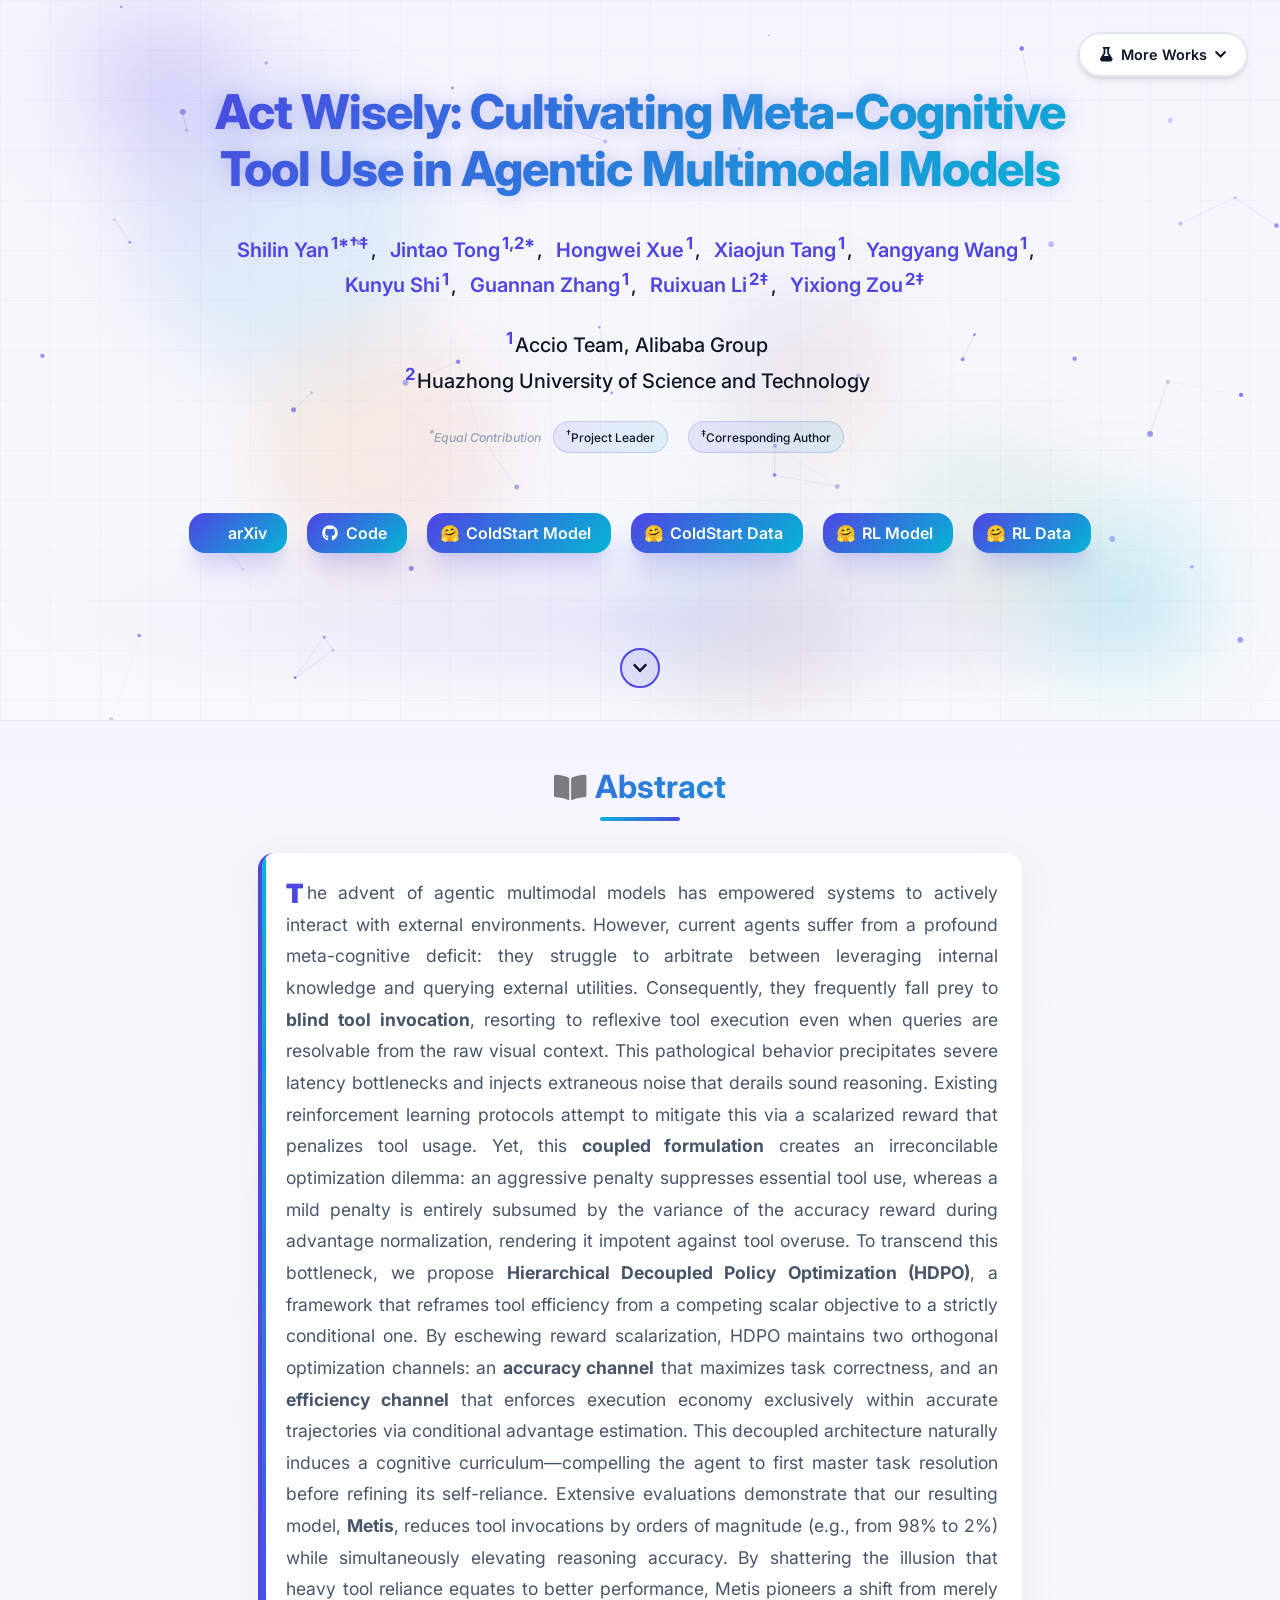
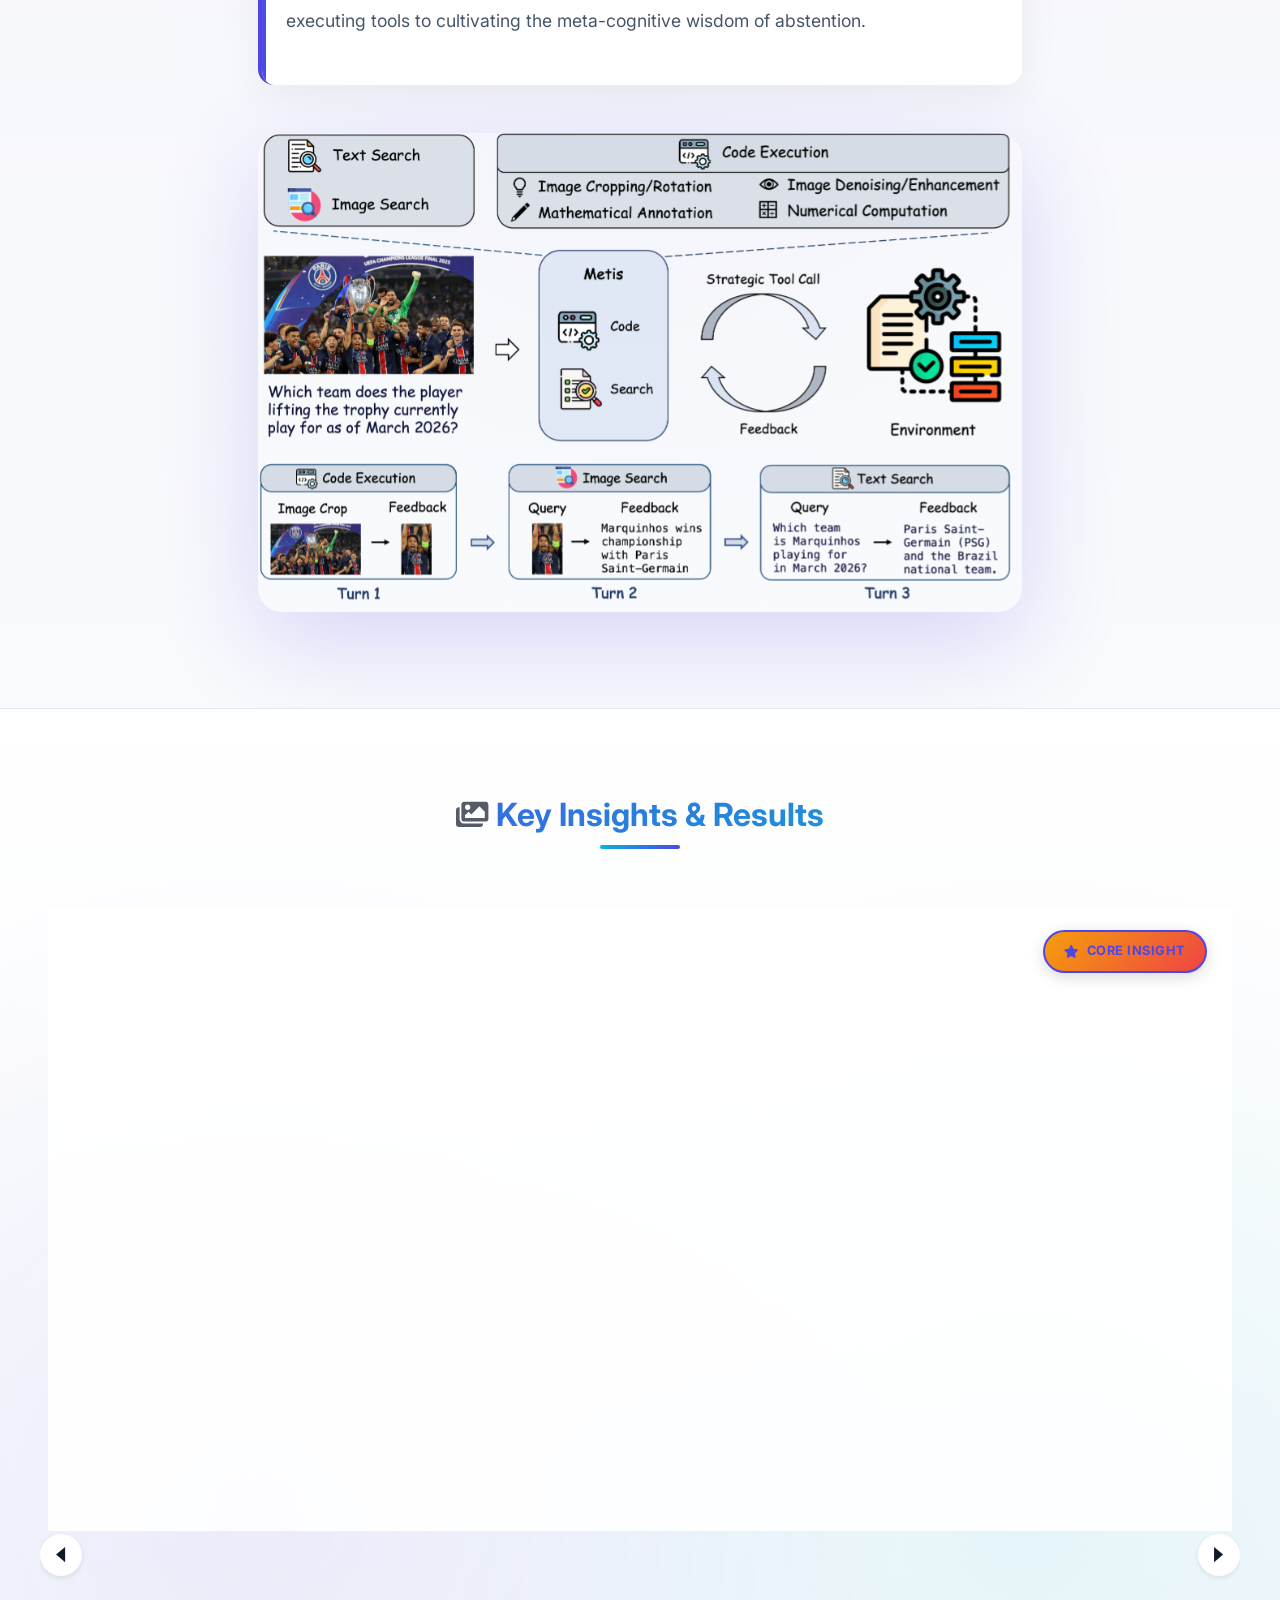
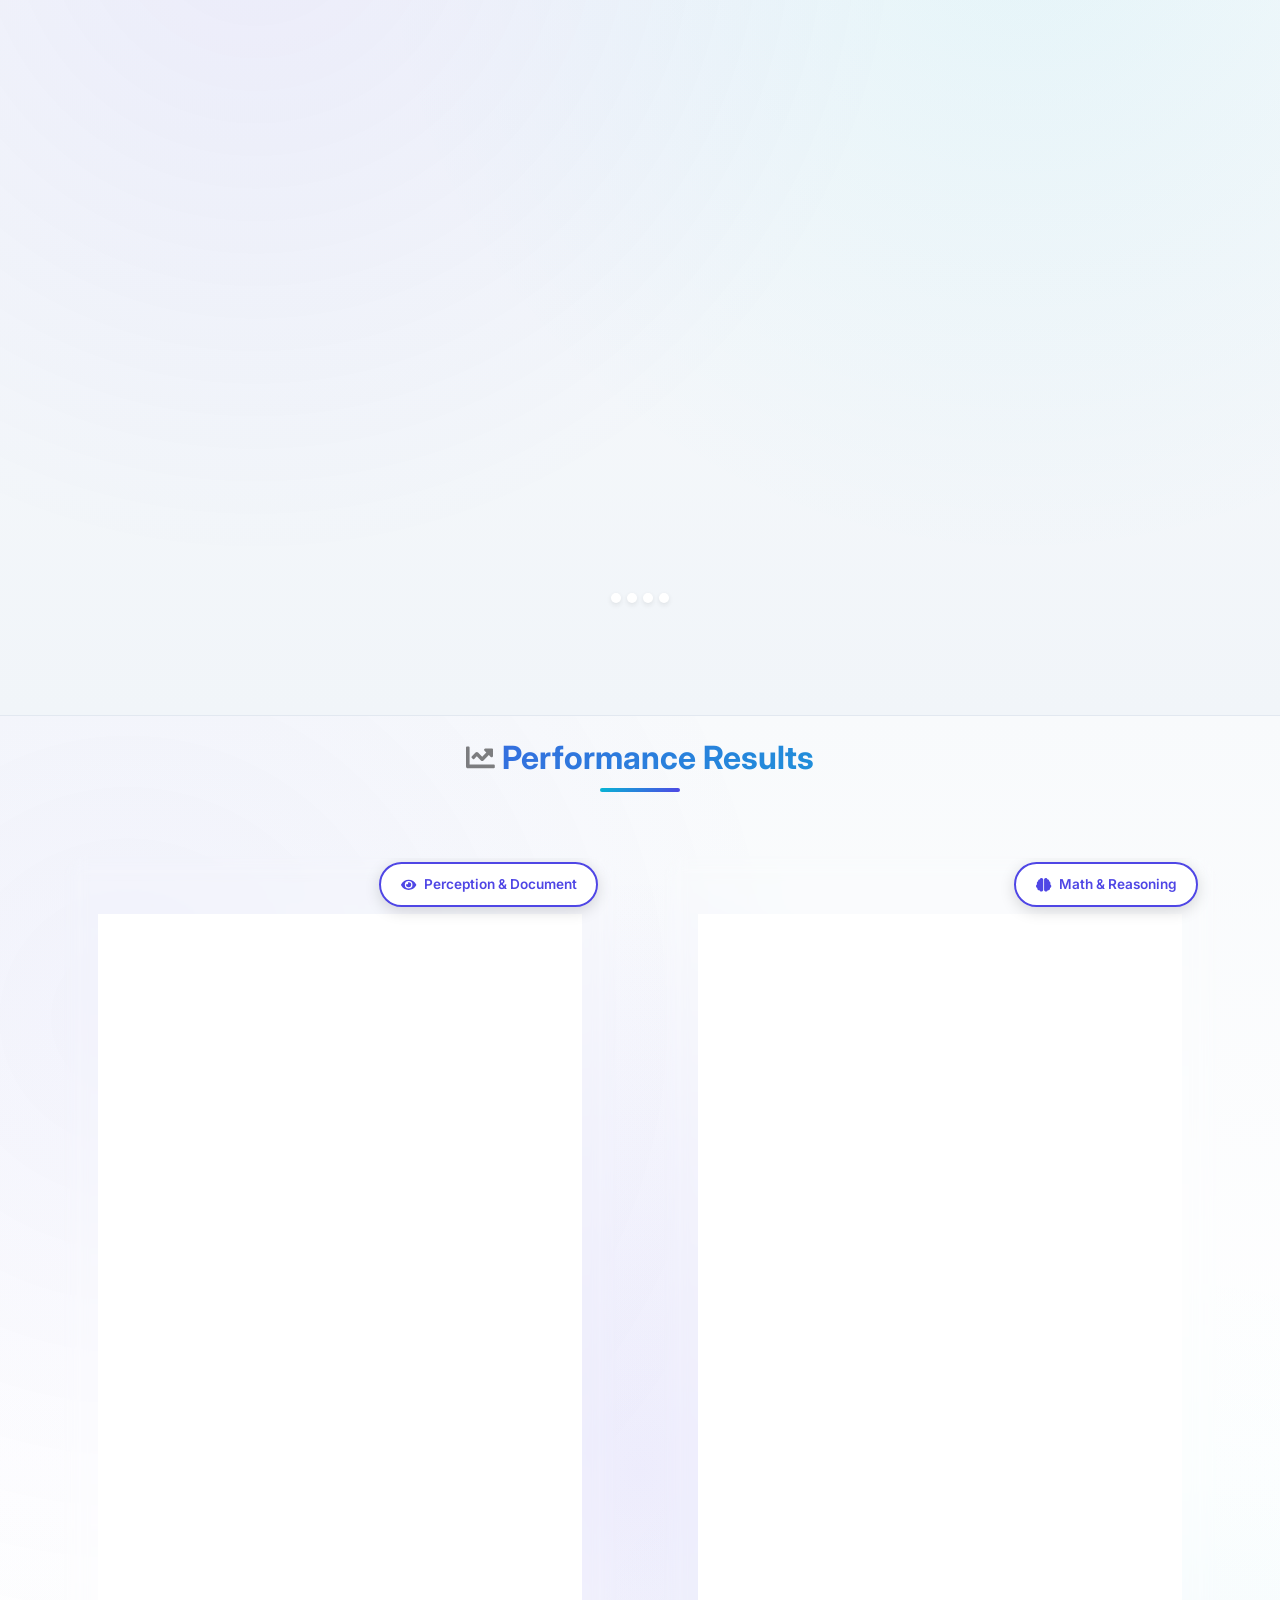
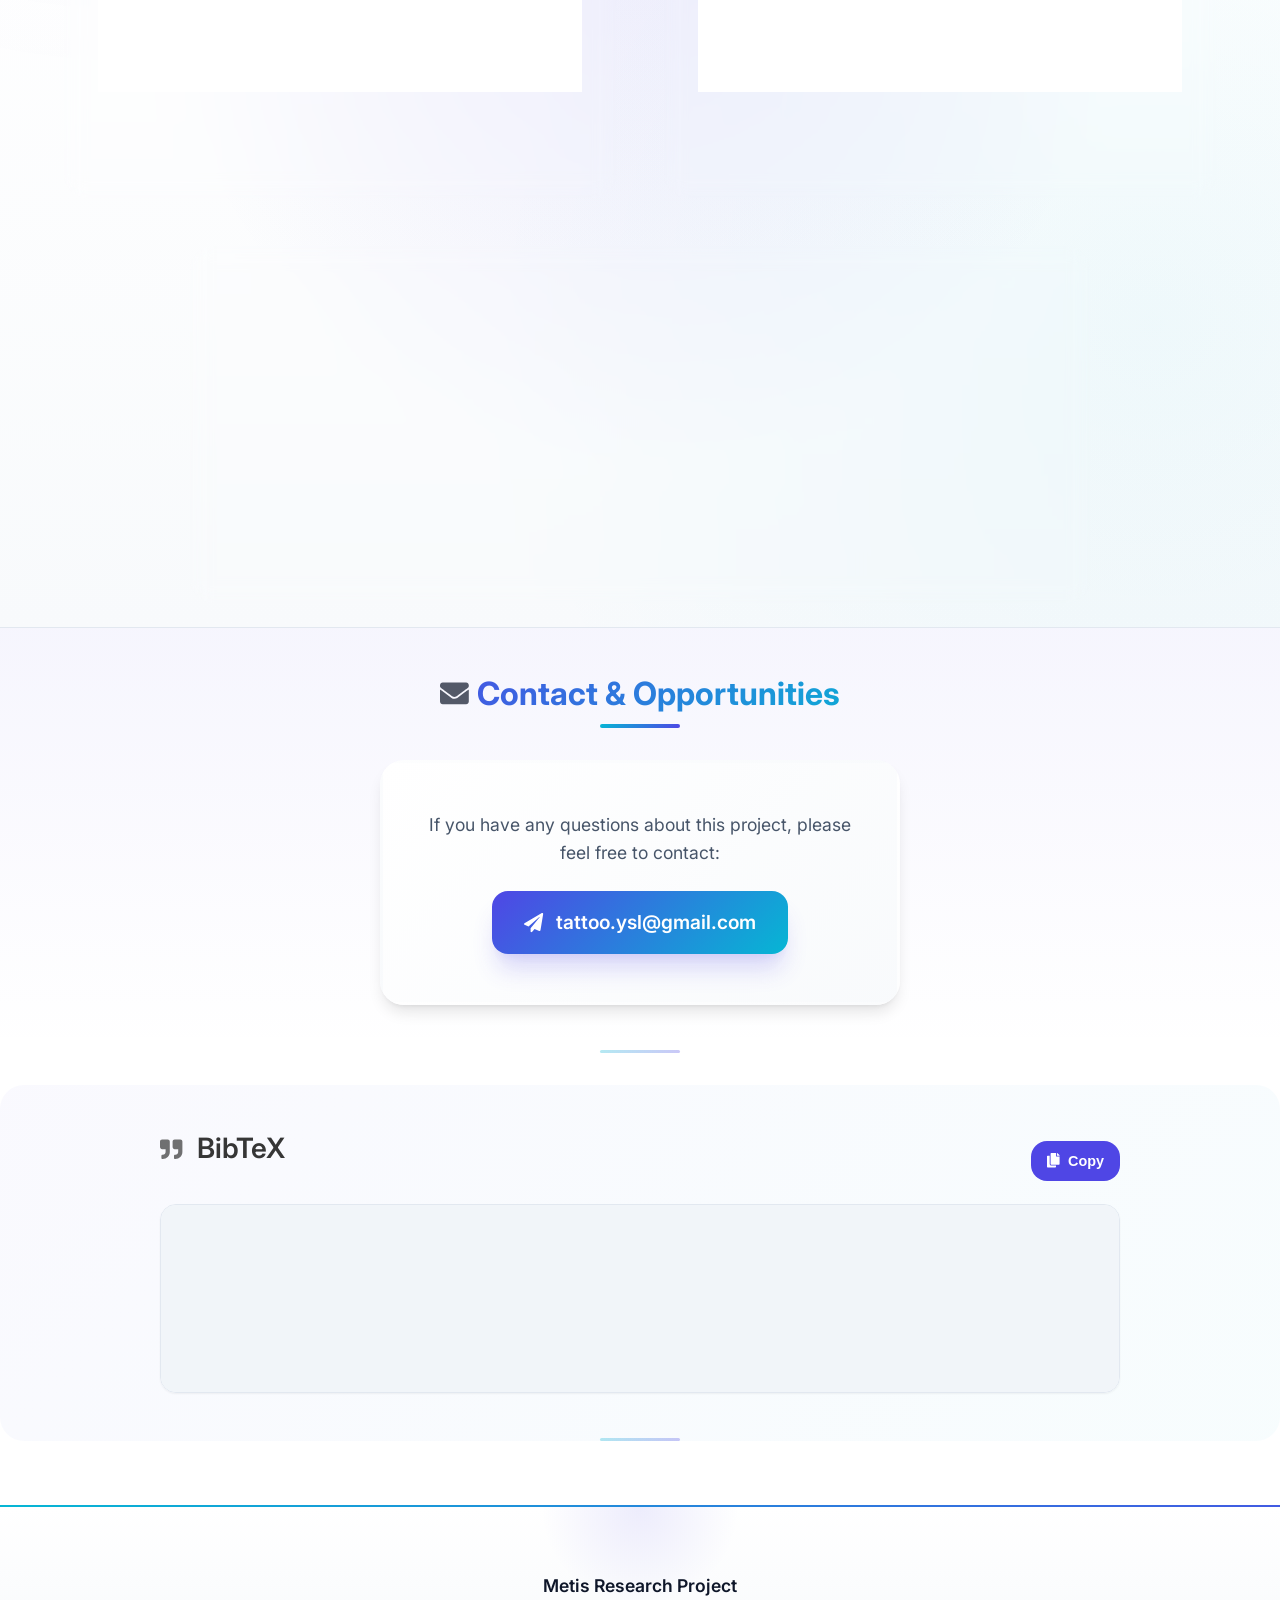
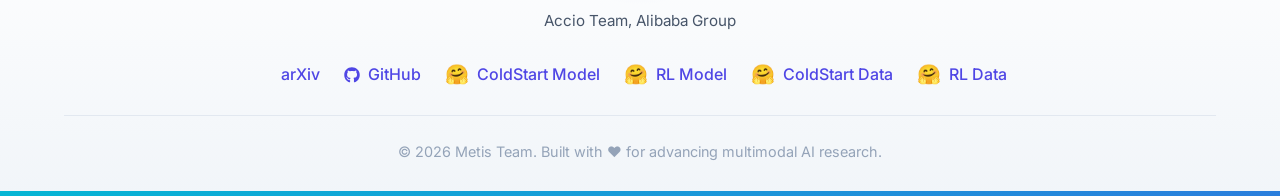
==== commit 33f2b057: "Change citation and external links to arXiv Updated citation and links to point to arXiv." ====
--- a/Metis/index.html
+++ b/Metis/index.html
@@ -193,7 +193,7 @@
     "image": "https://Accio-Lab.github.io/Metis/static/images/method.png",
     "keywords": ["Multimodal Large Language Models", "Tool Use", "Reinforcement Learning", "Meta-Cognitive", "Agentic AI", "HDPO", "Visual Reasoning", "Metis"],
     "abstract": "The advent of agentic multimodal models has empowered systems to actively interact with external environments. However, current agents suffer from a profound meta-cognitive deficit: they struggle to arbitrate between leveraging internal knowledge and querying external utilities. Consequently, they frequently fall prey to blind tool invocation, resorting to reflexive tool execution even when queries are resolvable from the raw visual context. This pathological behavior precipitates severe latency bottlenecks and injects extraneous noise that derails sound reasoning. To transcend this bottleneck, we propose Hierarchical Decoupled Policy Optimization (HDPO), a framework that reframes tool efficiency from a competing scalar objective to a strictly conditional one. By eschewing reward scalarization, HDPO maintains two orthogonal optimization channels: an accuracy channel that maximizes task correctness, and an efficiency channel that enforces execution economy exclusively within accurate trajectories via conditional advantage estimation. Extensive evaluations demonstrate that our resulting model, Metis, reduces tool invocations by orders of magnitude (e.g., from 98% to 2%) while simultaneously elevating reasoning accuracy.",
-    "citation": "@article{yan2026metis, title={Act Wisely: Cultivating Meta-Cognitive Tool Use in Agentic Multimodal Models}, author={Yan, Shilin and Tong, Jintao and Xue, Hongwei and Tang, Xiaojun and Wang, Yangyang and Shi, Kunyu and Zhang, Guannan and Li, Ruixuan and Zou, Yixiong}, year={2026}, url={https://Accio-Lab.github.io/Metis}}",
+    "citation": "@article{yan2026metis, title={Act Wisely: Cultivating Meta-Cognitive Tool Use in Agentic Multimodal Models}, author={Yan, Shilin and Tong, Jintao and Xue, Hongwei and Tang, Xiaojun and Wang, Yangyang and Shi, Kunyu and Zhang, Guannan and Li, Ruixuan and Zou, Yixiong}, year={2026}, journal={arXiv preprint arXiv:2604.08545}}",
     "isAccessibleForFree": true,
     "license": "https://www.apache.org/licenses/LICENSE-2.0",
     "mainEntity": {
@@ -347,7 +347,7 @@
 
                 <!-- arXiv Link -->
                 <span class="link-block">
-                  <a href="https://Accio-Lab.github.io/Metis" target="_blank"
+                  <a href="https://arxiv.org/abs/2604.08545" target="_blank"
                     class="external-link button is-normal is-rounded is-dark">
                     <span class="icon">
                       <i class="ai ai-arxiv"></i>
@@ -773,7 +773,7 @@
       <pre id="bibtex-code"><code>@article{yan2026metis,
   title={Act Wisely: Cultivating Meta-Cognitive Tool Use in Agentic Multimodal Models},
   author={Yan, Shilin and Tong, Jintao and Xue, Hongwei and Tang, Xiaojun and Wang, Yangyang and Shi, Kunyu and Zhang, Guannan and Li, Ruixuan and Zou, Yixiong},
-  journal={arXiv preprint},
+  journal={arXiv preprint arXiv:2604.08545},
   year={2026}
 }</code></pre>
     </div>
@@ -795,7 +795,7 @@
       </div>
       
       <div style="display: flex; justify-content: center; gap: 1.5rem; margin-bottom: 1.5rem; flex-wrap: wrap;">
-        <a href="https://Accio-Lab.github.io/Metis" target="_blank" class="footer-link" style="display: inline-flex; align-items: center; gap: 0.5rem;">
+        <a href="https://arxiv.org/abs/2604.08545" target="_blank" class="footer-link" style="display: inline-flex; align-items: center; gap: 0.5rem;">
           <i class="ai ai-arxiv"></i>
           <span>arXiv</span>
         </a>
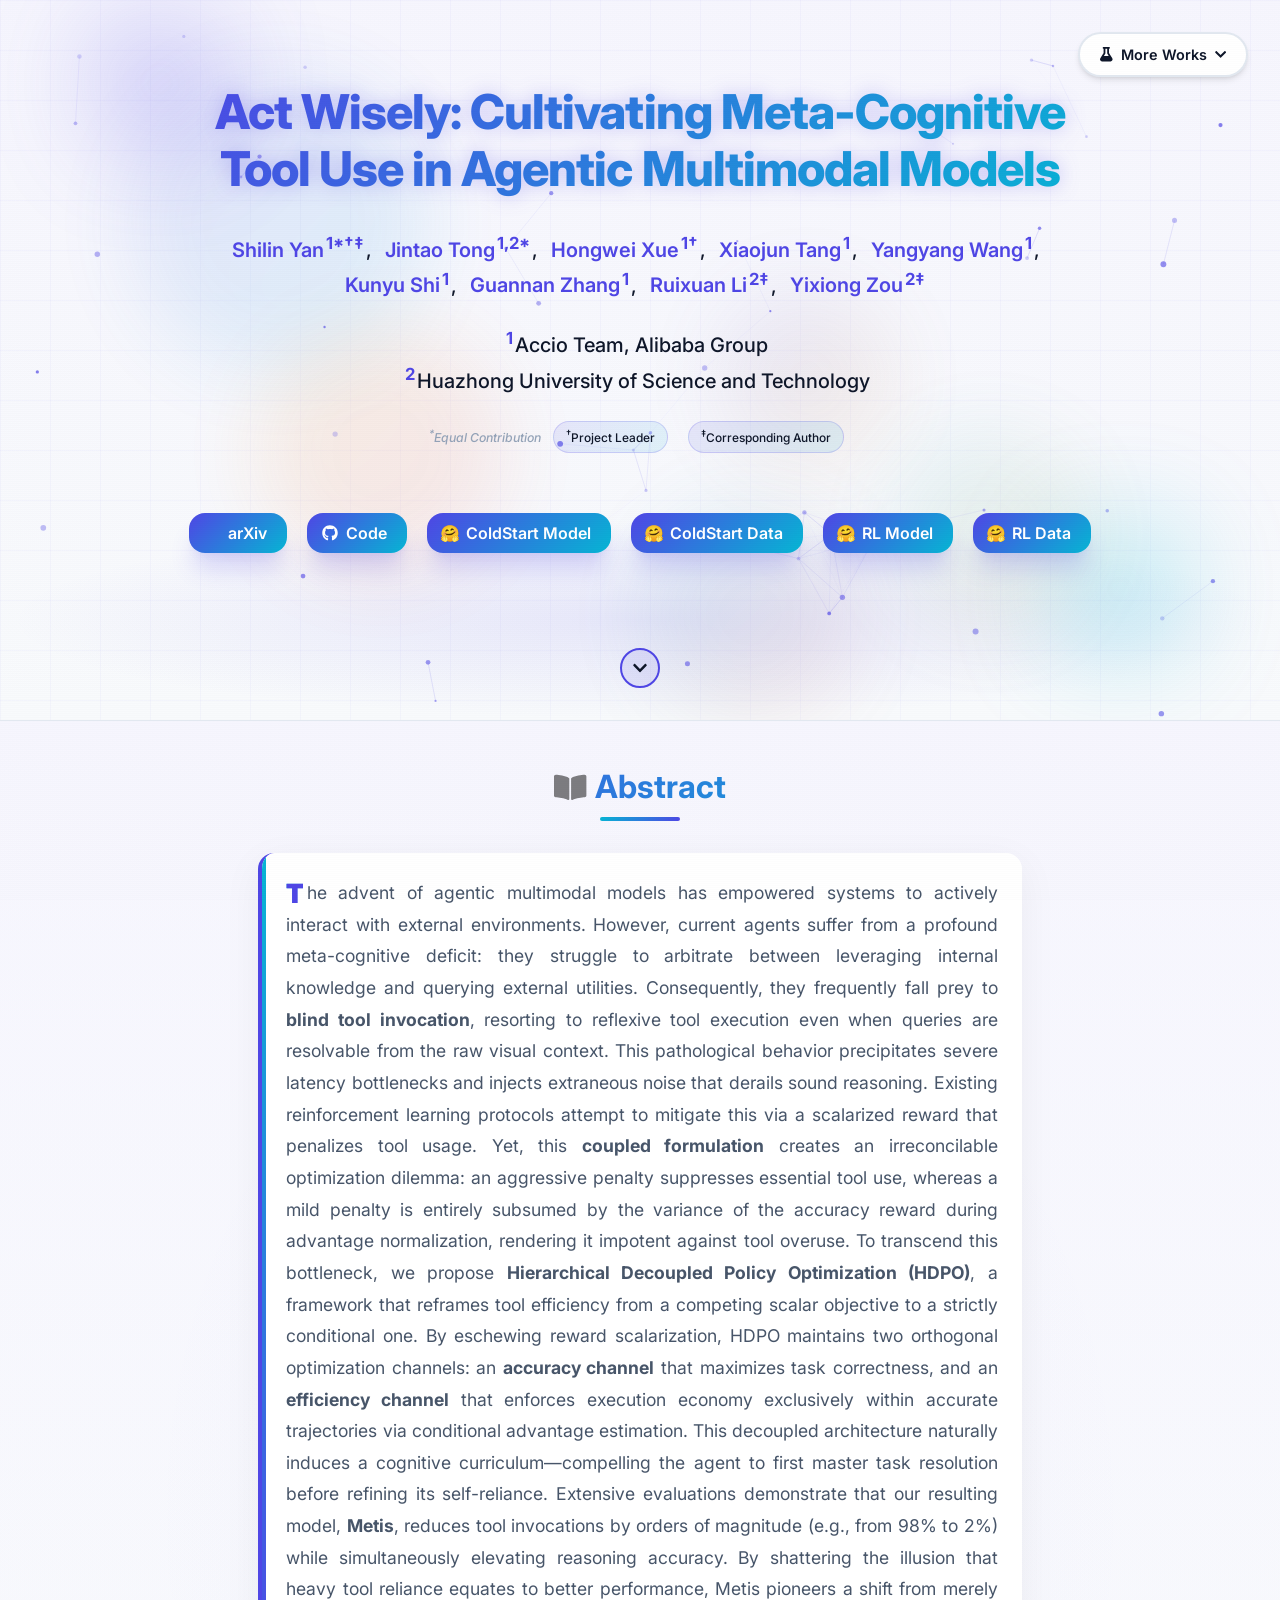
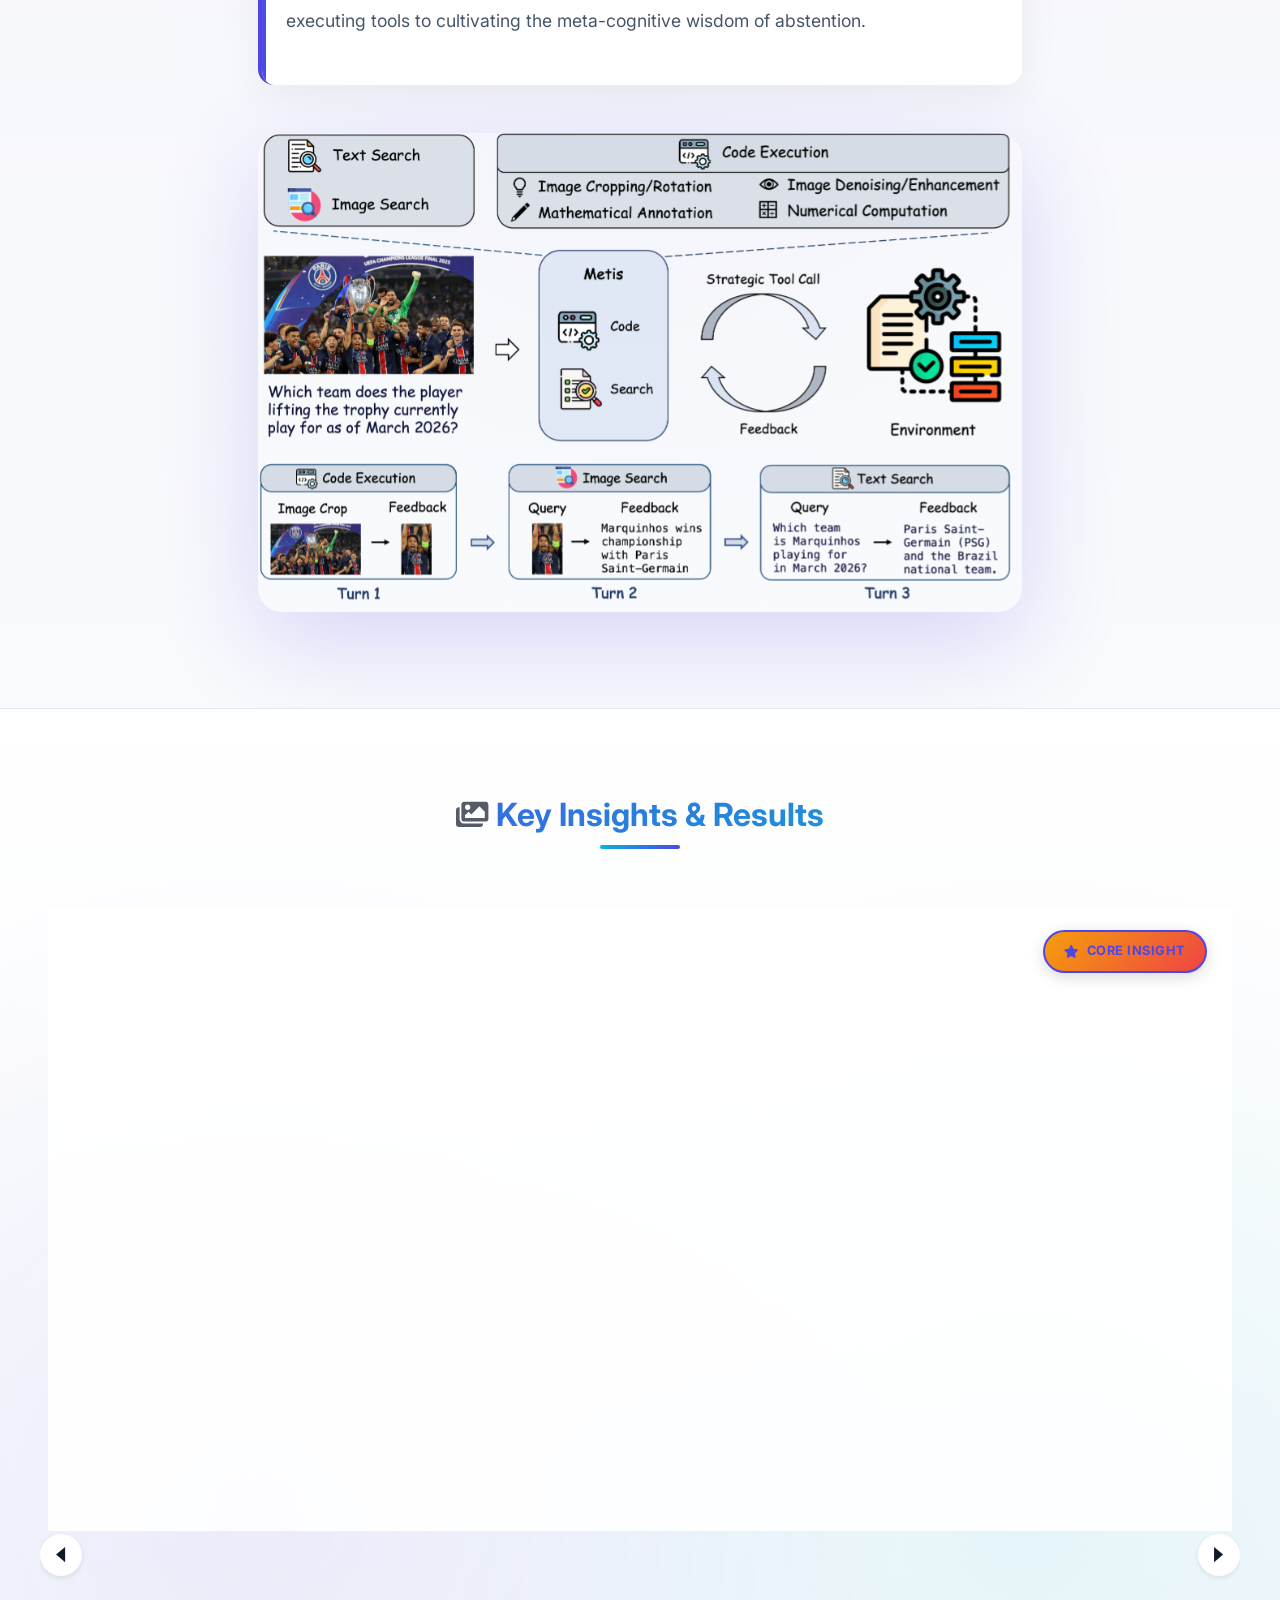
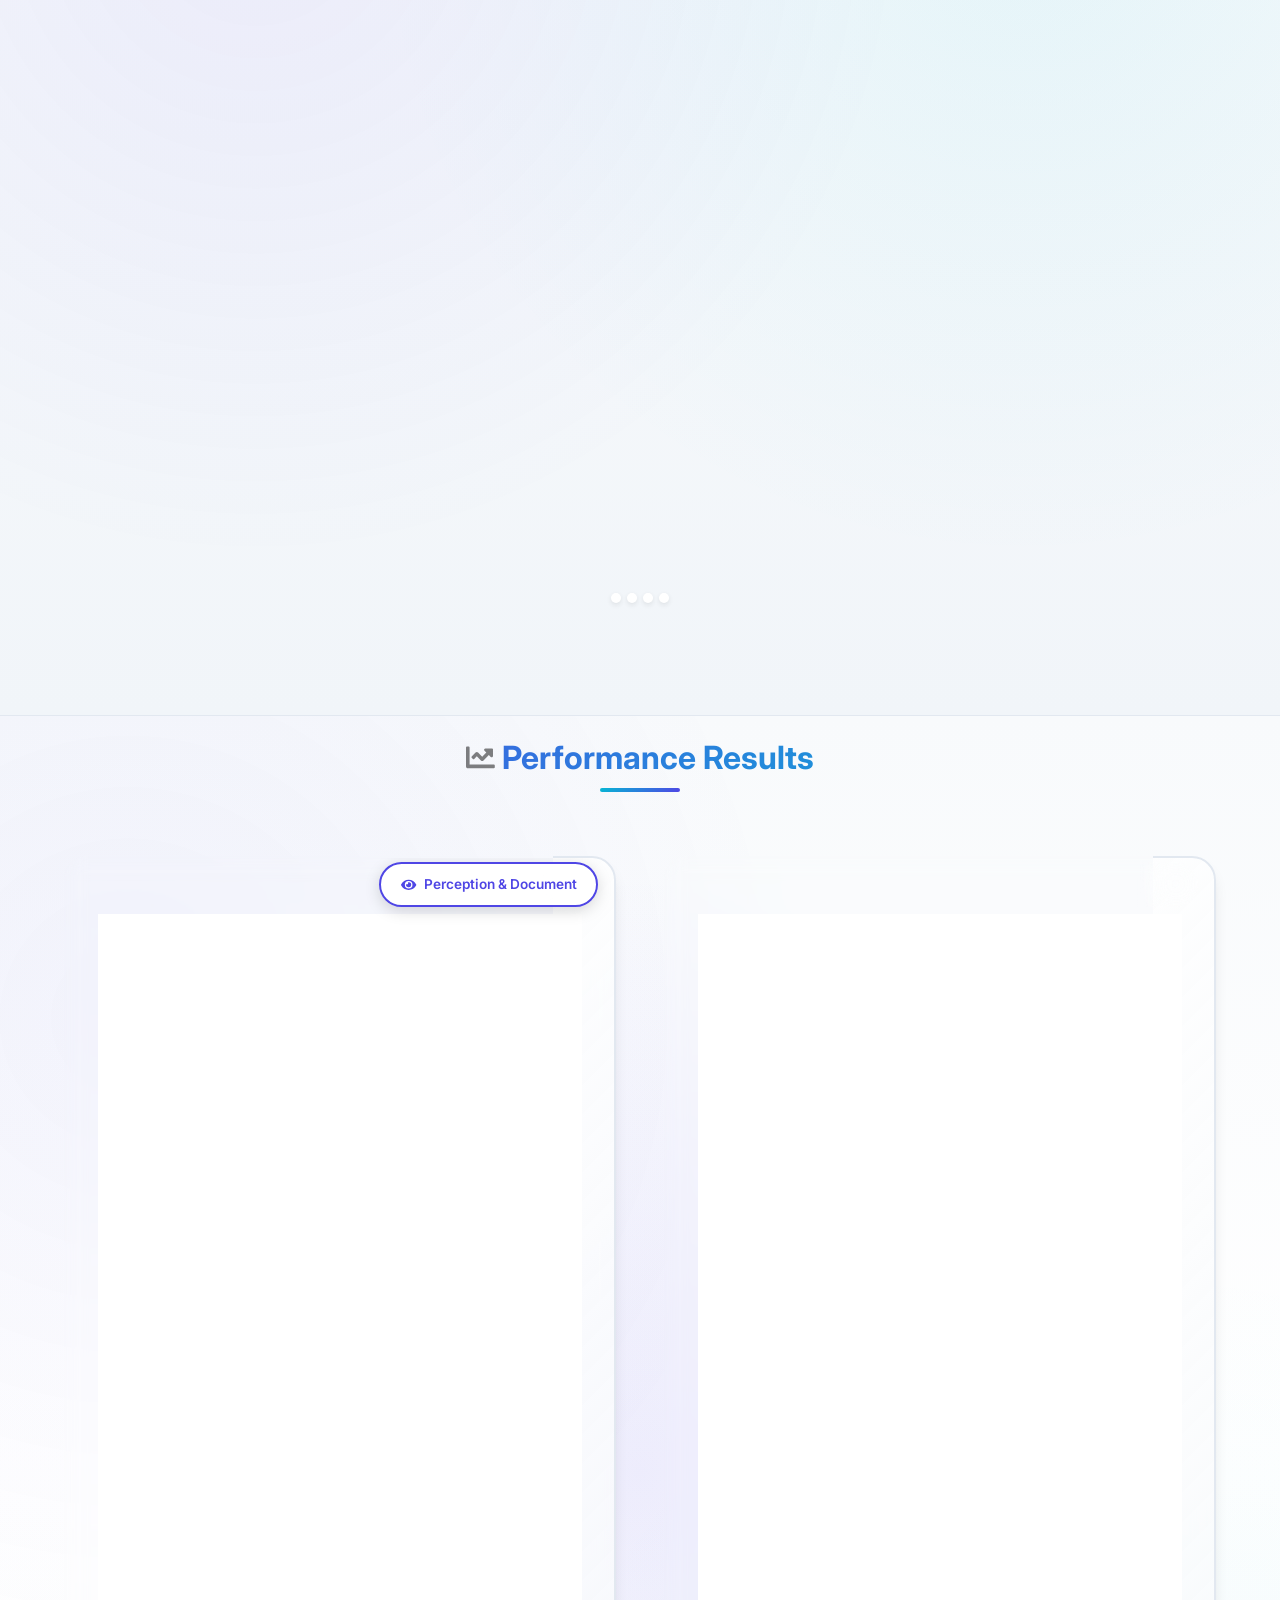
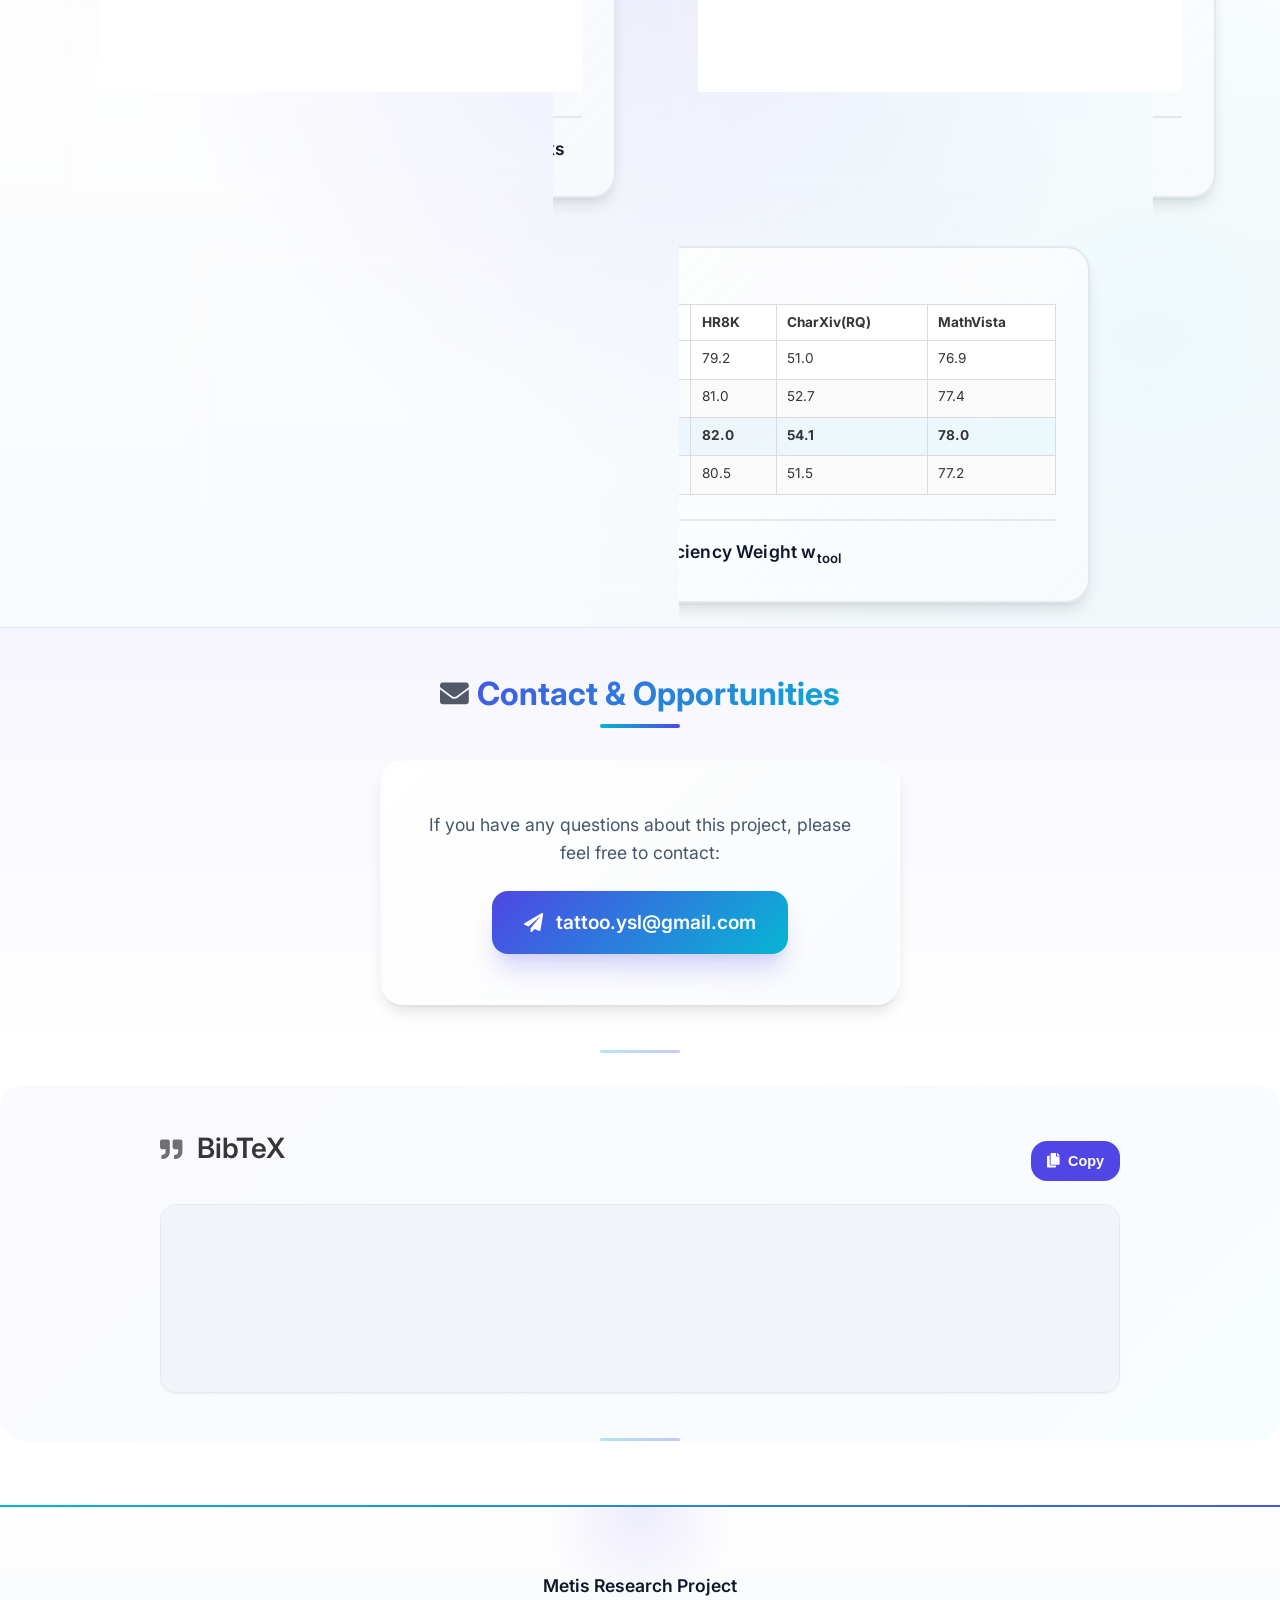
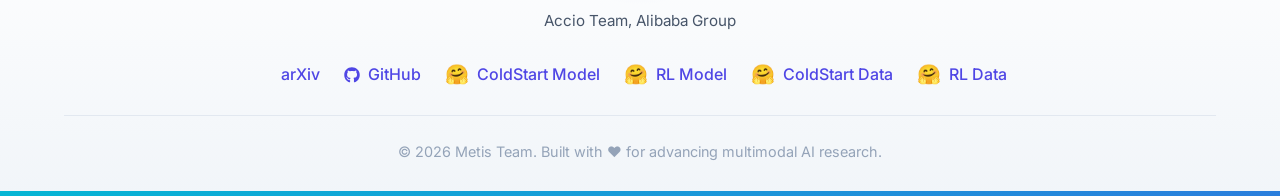
==== commit f7489445: "update metis" ====
--- a/Metis/index.html
+++ b/Metis/index.html
@@ -316,7 +316,7 @@
               <span class="author-block">
                 <a href="https://scholar.google.com/citations?user=T-0oVM4AAAAJ&hl=en" target="_blank">Jintao Tong</a><sup>1,2*</sup>,</span>
               <span class="author-block">
-                <a href="https://scholar.google.com/citations?user=k5CJa5YAAAAJ&hl=zh-CN" target="_blank">Hongwei Xue</a><sup>1</sup>,</span>
+                <a href="https://scholar.google.com/citations?user=k5CJa5YAAAAJ&hl=zh-CN" target="_blank">Hongwei Xue</a><sup>1†</sup>,</span>
               <span class="author-block">
                 <a href="#" target="_blank">Xiaojun Tang</a><sup>1</sup>,</span>
               <span class="author-block">
